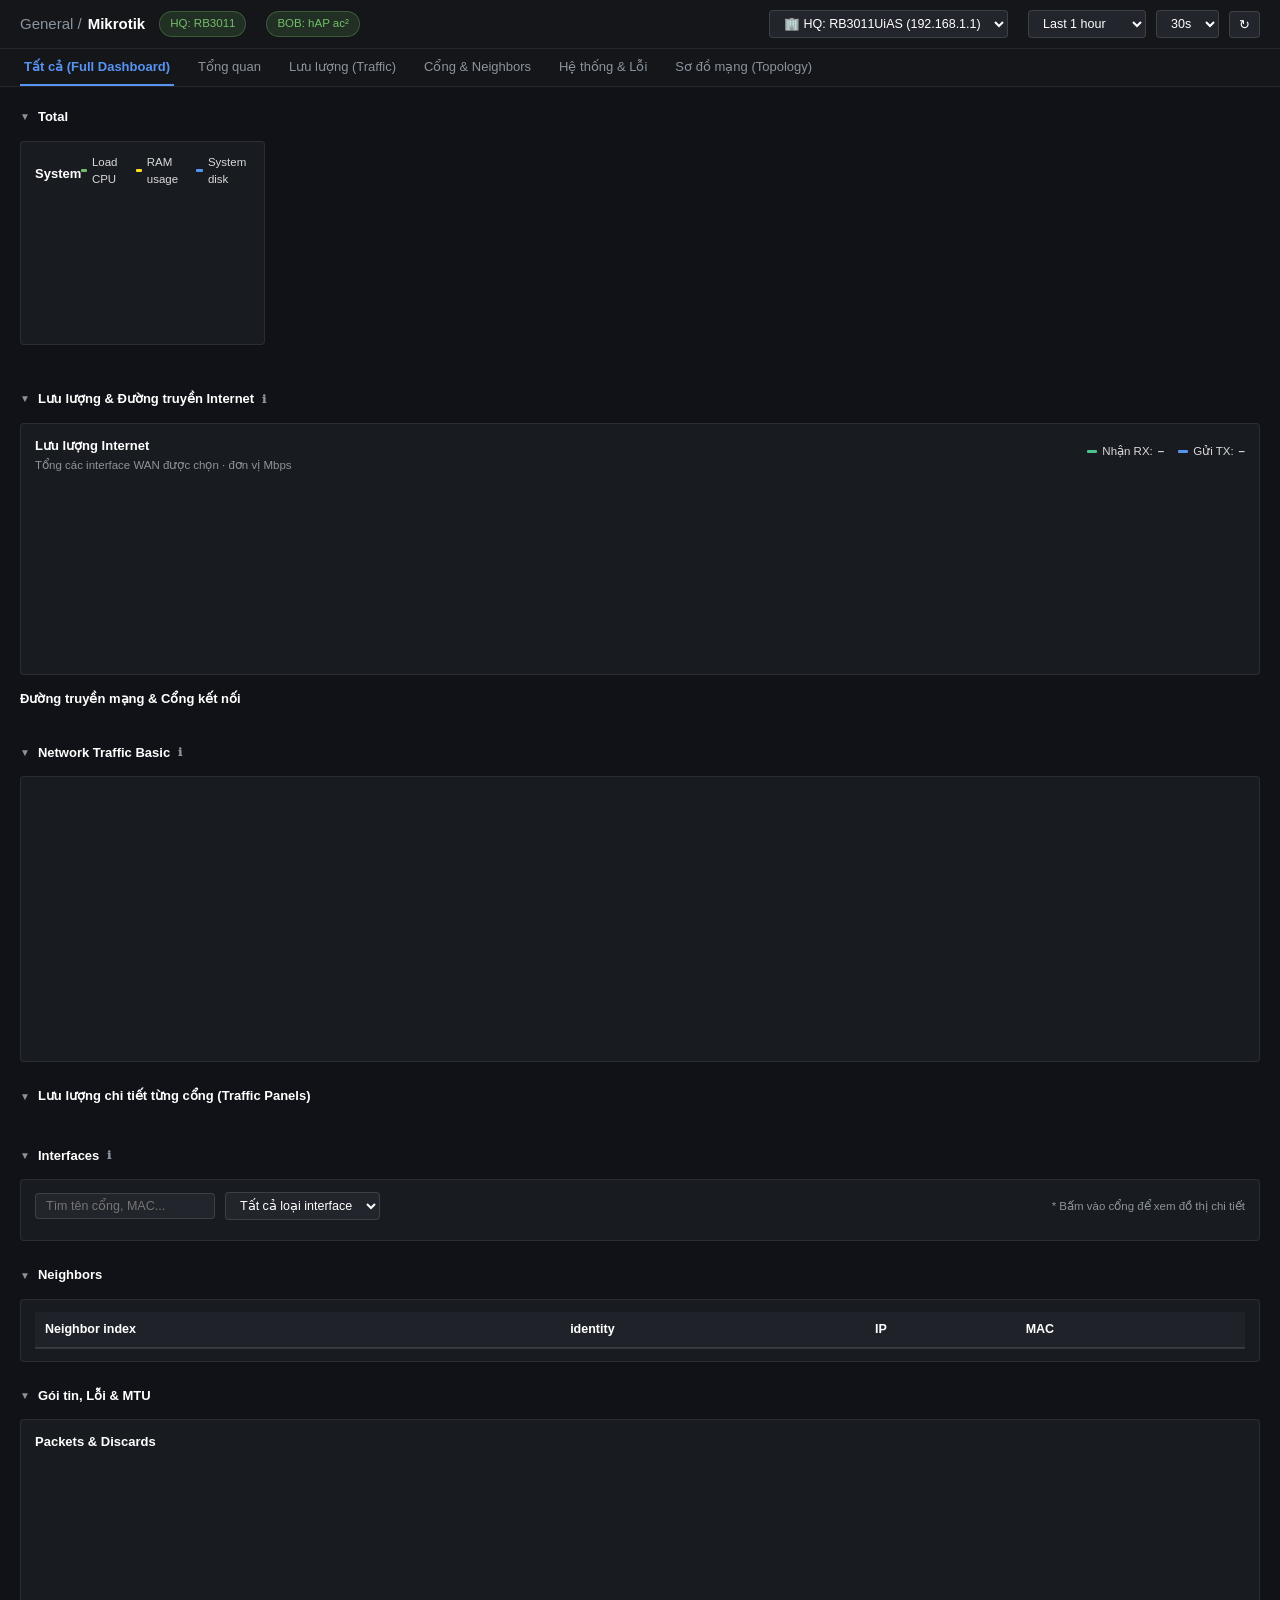
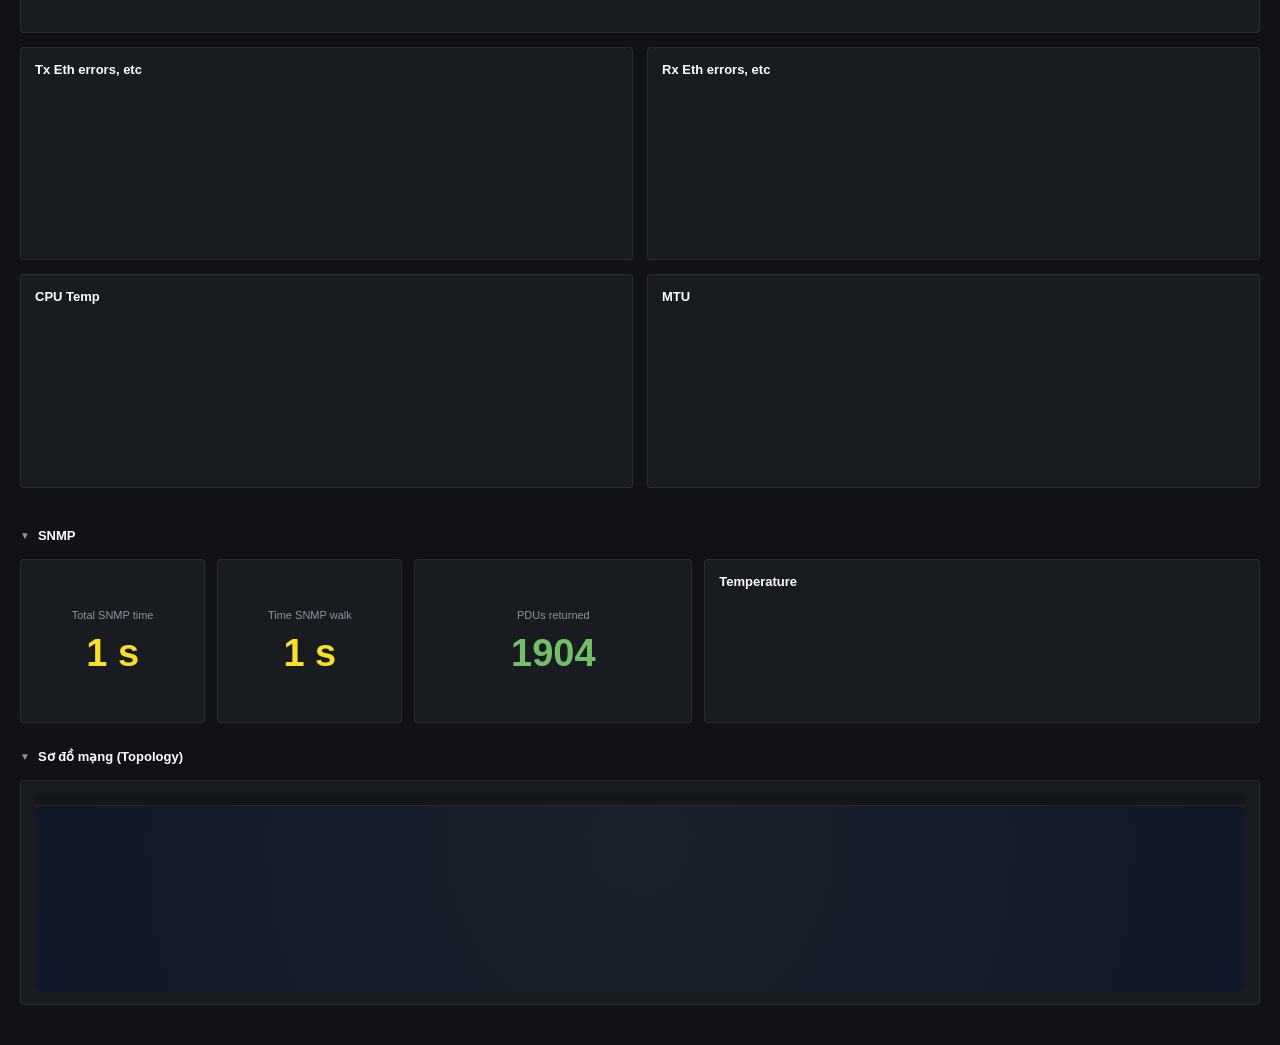
==== web/index.html @ 929ca160 "'13/11'" ====
<!DOCTYPE html>
<html lang="vi">
<head>
  <meta charset="utf-8">
  <meta name="viewport" content="width=device-width, initial-scale=1">
  <title>General / Mikrotik · NetMon SNMP</title>
  <link rel="stylesheet" href="style.css">
</head>
<body>

  <!-- Header phong cách Grafana -->
  <header class="top-header">
    <div class="brand-section">
      <div class="breadcrumb">
        <span class="muted">General /</span>
        <span>Mikrotik</span>
      </div>
      <span id="connection-status-pill" class="status-pill status-online">HQ: RB3011</span>
      <span id="bob-status-pill" class="status-pill status-online" style="margin-left: 6px;">BOB: hAP ac²</span>
    </div>

    <div class="header-controls">
      <!-- Chọn Router MikroTik xem SNMP -->
      <select id="router-select" class="control-select router-select" title="Chọn Router MikroTik xem chỉ số SNMP">
        <option value="hq" selected>🏢 HQ: RB3011UiAS (192.168.1.1)</option>
        <option value="bob">🏭 BOB: hAP ac² (192.168.4.1)</option>
      </select>

      <span id="last-updated-time" class="muted" style="font-size:12px;"></span>
      
      <!-- Chọn khoảng thời gian -->
      <select id="time-range-select" class="control-select">
        <option value="3600" selected>Last 1 hour</option>
        <option value="10800">Last 3 hours</option>
        <option value="21600">Last 6 hours</option>
        <option value="86400">Last 24 hours</option>
        <option value="604800">Last 7 days</option>
      </select>

      <!-- Chọn chu kỳ tự động cập nhật -->
      <select id="refresh-interval-select" class="control-select">
        <option value="10000">10s</option>
        <option value="30000" selected>30s</option>
        <option value="60000">1m</option>
        <option value="300000">5m</option>
        <option value="0">Tắt</option>
      </select>

      <!-- Nút làm mới thủ công -->
      <button id="manual-refresh-btn" class="icon-btn" title="Làm mới ngay">
        <span id="refresh-icon">↻</span>
      </button>
    </div>
  </header>

  <!-- Thanh tab điều hướng chế độ xem -->
  <nav class="nav-tabs-bar">
    <button class="nav-tab active" data-tab="all">Tất cả (Full Dashboard)</button>
    <button class="nav-tab" data-tab="overview">Tổng quan</button>
    <button class="nav-tab" data-tab="traffic">Lưu lượng (Traffic)</button>
    <button class="nav-tab" data-tab="interfaces">Cổng &amp; Neighbors</button>
    <button class="nav-tab" data-tab="system">Hệ thống &amp; Lỗi</button>
    <button class="nav-tab" data-tab="topology">Sơ đồ mạng (Topology)</button>
  </nav>

  <main>
    <!-- 1. HÀNG TOTAL: 4 Gauges + System Graph [Image 1] -->
    <section class="dashboard-section" data-tab="total">
      <div class="collapsible-header" data-target="total-body">
        <span class="arrow-icon">▼</span>
        <span>Total</span>
      </div>
      <div id="total-body" class="collapsible-body">
        <div class="total-grid">
          <!-- 4 Đồng hồ Gauge -->
          <div id="total-gauges-container" style="display:contents;"></div>

          <!-- Biểu đồ System -->
          <div class="card system-card">
            <div class="card-head">
              <span class="panel-title">System</span>
              <div class="system-legend">
                <span class="legend-tag"><i style="background:#73bf69"></i>Load CPU</span>
                <span class="legend-tag"><i style="background:#fade2a"></i>RAM usage</span>
                <span class="legend-tag"><i style="background:#5794f2"></i>System disk</span>
              </div>
            </div>
            <div class="canvas-wrap" style="flex:1;">
              <canvas id="system-chart-canvas" style="width:100%; height:130px;"></canvas>
            </div>
          </div>
        </div>
      </div>
    </section>

    <!-- 2. HÀNG STATS 1: Thông số RouterOS cơ bản [Image 1] -->
    <section class="dashboard-section" data-tab="total">
      <div id="stats-row-1" class="stats-bar-grid"></div>
    </section>

    <!-- HÀNG ĐƯỜNG TRUYỀN & LƯU LƯỢNG WAN [Khớp Hình 2] -->
    <section class="dashboard-section" data-tab="overview">
      <div class="collapsible-header" data-target="wan-section-body">
        <span class="arrow-icon">▼</span>
        <span>Lưu lượng &amp; Đường truyền Internet</span>
        <span class="info-icon" title="Tổng lưu lượng WAN và thẻ chi tiết từng cổng mạng">ℹ</span>
      </div>
      <div id="wan-section-body" class="collapsible-body" style="display:flex; flex-direction:column; gap:14px;">
        <!-- Card Đồ thị Lưu lượng Internet -->
        <div class="card">
          <div class="card-head">
            <div>
              <div class="panel-title">Lưu lượng Internet</div>
              <div class="muted" style="font-size:11.5px; margin-top:2px;">Tổng các interface WAN được chọn · đơn vị Mbps</div>
            </div>
            <div class="system-legend">
              <span class="legend-tag"><i style="background:#4cc38a"></i>Nhận RX: <b id="wan-total-rx">–</b></span>
              <span class="legend-tag"><i style="background:#5794f2"></i>Gửi TX: <b id="wan-total-tx">–</b></span>
            </div>
          </div>
          <div class="canvas-wrap">
            <canvas id="wan-traffic-chart-canvas" style="width:100%; height:180px;"></canvas>
          </div>
        </div>

        <!-- Lưới thẻ Metric từng cổng khớp Hình 2 -->
        <div>
          <div style="font-size:13px; font-weight:600; color:var(--text-bright); margin-bottom:10px;">
            Đường truyền mạng &amp; Cổng kết nối
          </div>
          <div id="wan-cards-grid" class="wan-cards-grid"></div>
        </div>
      </div>
    </section>

    <!-- 3. HÀNG NETWORK TRAFFIC BASIC [Image 1] -->
    <section class="dashboard-section" data-tab="traffic-basic">
      <div class="collapsible-header" data-target="traffic-basic-body">
        <span class="arrow-icon">▼</span>
        <span>Network Traffic Basic</span>
        <span class="info-icon" title="Tổng hợp lưu lượng các cổng chính">ℹ</span>
      </div>
      <div id="traffic-basic-body" class="collapsible-body">
        <div class="card">
          <div class="traffic-basic-grid">
            <div class="canvas-wrap">
              <canvas id="traffic-basic-canvas" style="width:100%; height:260px;"></canvas>
            </div>
            <div id="traffic-basic-legend" class="traffic-basic-legend"></div>
          </div>
        </div>
      </div>
    </section>

    <!-- 4. HÀNG TRAFFIC PANELS (LƯỚI CHI TIẾT TỪNG CỔNG) [Image 3] -->
    <section id="section-traffic-grid" class="dashboard-section" data-tab="traffic">
      <div class="collapsible-header" data-target="traffic-grid-body">
        <span class="arrow-icon">▼</span>
        <span>Lưu lượng chi tiết từng cổng (Traffic Panels)</span>
      </div>
      <div id="traffic-grid-body" class="collapsible-body">
        <div id="traffic-chips-container" class="traffic-chips-wrap"></div>
        <div id="traffic-grid-container" class="traffic-panels-grid"></div>
      </div>
    </section>

    <!-- 5. HÀNG BẢNG INTERFACES [Image 1 & 4] -->
    <section class="dashboard-section" data-tab="interfaces">
      <div class="collapsible-header" data-target="interfaces-body">
        <span class="arrow-icon">▼</span>
        <span>Interfaces</span>
        <span class="info-icon" title="Bấm vào tiêu đề cột để sắp xếp, bấm vào hàng để xem biểu đồ chi tiết">ℹ</span>
      </div>
      <div id="interfaces-body" class="collapsible-body">
        <div class="card">
          <div class="card-head" style="flex-wrap:wrap; gap:10px;">
            <div style="display:flex; gap:10px; align-items:center;">
              <input id="if-search-input" type="text" placeholder="Tìm tên cổng, MAC..." class="control-select" style="min-width:180px;">
              <select id="if-type-select" class="control-select">
                <option value="all">Tất cả loại interface</option>
                <option value="Physical">Physical</option>
                <option value="ppp">ppp</option>
                <option value="bridge">bridge</option>
                <option value="l2vlan">l2vlan</option>
              </select>
            </div>
            <span class="muted" style="font-size:11.5px;">* Bấm vào cổng để xem đồ thị chi tiết</span>
          </div>
          <div class="table-wrap">
            <table>
              <thead id="interfaces-table-head"></thead>
              <tbody id="interfaces-table-body"></tbody>
            </table>
          </div>
        </div>
      </div>
    </section>

    <!-- 6. HÀNG BẢNG NEIGHBORS [Image 4] -->
    <section class="dashboard-section" data-tab="interfaces">
      <div class="collapsible-header" data-target="neighbors-body">
        <span class="arrow-icon">▼</span>
        <span>Neighbors</span>
      </div>
      <div id="neighbors-body" class="collapsible-body">
        <div class="card">
          <div class="table-wrap">
            <table>
              <thead>
                <tr>
                  <th class="text-left">Neighbor index</th>
                  <th class="text-left">identity</th>
                  <th class="text-left">IP</th>
                  <th class="text-left">MAC</th>
                </tr>
              </thead>
              <tbody id="neighbors-table-body"></tbody>
            </table>
          </div>
        </div>
      </div>
    </section>

    <!-- 7. HÀNG PACKETS, ERRORS & MTU [Image 2] -->
    <section class="dashboard-section" data-tab="system">
      <div class="collapsible-header" data-target="packets-errors-body">
        <span class="arrow-icon">▼</span>
        <span>Gói tin, Lỗi &amp; MTU</span>
      </div>
      <div id="packets-errors-body" class="collapsible-body" style="display:flex; flex-direction:column; gap:14px;">
        <!-- Biểu đồ Out Unicast, In Discard, Out Discard -->
        <div class="card">
          <div class="card-head">
            <span class="panel-title">Packets &amp; Discards</span>
            <div id="packets-discards-legend" class="system-legend"></div>
          </div>
          <div class="canvas-wrap">
            <canvas id="packets-discards-canvas" style="width:100%; height:160px;"></canvas>
          </div>
        </div>

        <!-- 2 Biểu đồ lỗi Tx Errors & Rx Errors -->
        <div class="two-cols-grid">
          <div class="card">
            <div class="card-head">
              <span class="panel-title">Tx Eth errors, etc</span>
              <div id="tx-errors-legend" class="legend-stats"></div>
            </div>
            <div class="canvas-wrap">
              <canvas id="tx-errors-canvas" style="width:100%; height:160px;"></canvas>
            </div>
          </div>
          <div class="card">
            <div class="card-head">
              <span class="panel-title">Rx Eth errors, etc</span>
              <div id="rx-errors-legend" class="legend-stats"></div>
            </div>
            <div class="canvas-wrap">
              <canvas id="rx-errors-canvas" style="width:100%; height:160px;"></canvas>
            </div>
          </div>
        </div>

        <!-- 2 Biểu đồ CPU Temp & MTU -->
        <div class="two-cols-grid">
          <div class="card">
            <div class="card-head">
              <span class="panel-title">CPU Temp</span>
              <div id="cpu-temp-legend" class="system-legend"></div>
            </div>
            <div class="canvas-wrap">
              <canvas id="cpu-temp-history-canvas" style="width:100%; height:160px;"></canvas>
            </div>
          </div>
          <div class="card">
            <div class="card-head">
              <span class="panel-title">MTU</span>
            </div>
            <div class="canvas-wrap">
              <canvas id="mtu-chart-canvas" style="width:100%; height:160px;"></canvas>
            </div>
          </div>
        </div>

        <!-- Dải thông số POE, CAPsMAN & Định danh phần cứng [Image 2] -->
        <div id="stats-row-2" class="stats-bar-grid"></div>
      </div>
    </section>

    <!-- 8. HÀNG SNMP [Image 2] -->
    <section class="dashboard-section" data-tab="system">
      <div class="collapsible-header" data-target="snmp-body">
        <span class="arrow-icon">▼</span>
        <span>SNMP</span>
      </div>
      <div id="snmp-body" class="collapsible-body">
        <div class="snmp-grid">
          <div class="card snmp-stat-box">
            <div class="stat-label">Total SNMP time</div>
            <div id="snmp-total-time" class="snmp-huge-number c-yellow">1 s</div>
          </div>
          <div class="card snmp-stat-box">
            <div class="stat-label">Time SNMP walk</div>
            <div id="snmp-walk-time" class="snmp-huge-number c-yellow">1 s</div>
          </div>
          <div class="card snmp-stat-box">
            <div class="stat-label">PDUs returned</div>
            <div id="snmp-pdus" class="snmp-huge-number c-green">1904</div>
          </div>
          <div class="card">
            <div class="card-head">
              <span class="panel-title">Temperature</span>
            </div>
            <div class="canvas-wrap">
              <canvas id="snmp-temp-canvas" style="width:100%; height:110px;"></canvas>
            </div>
          </div>
        </div>
      </div>
    </section>

    <!-- 9. HÀNG SƠ ĐỒ MẠNG [Image 5] -->
    <section class="dashboard-section" data-tab="topology">
      <div class="collapsible-header" data-target="topology-body">
        <span class="arrow-icon">▼</span>
        <span>Sơ đồ mạng (Topology)</span>
      </div>
      <div id="topology-body" class="collapsible-body">
        <div class="card">
          <div id="topology-controls" class="topo-controls-wrap"></div>
          <div class="topo-wrap">
            <svg id="topology-svg" class="topo-svg"></svg>
          </div>
        </div>
      </div>
    </section>
  </main>

  <script type="module" src="app.js"></script>
</body>
</html>
---- web/style.css ----
/**
 * NetMon - Grafana Dark Theme Stylesheet (style.css)
 */

:root {
  --bg-app: #111217;
  --bg-card: #181b1f;
  --bg-card-hover: #1f2329;
  --bg-header: #14161a;
  --border-color: rgba(255, 255, 255, 0.08);
  --border-light: rgba(255, 255, 255, 0.12);
  
  --text-main: #d8d9da;
  --text-muted: #8b949e;
  --text-bright: #ffffff;
  
  --c-green: #73bf69;
  --c-yellow: #fade2a;
  --c-blue: #5794f2;
  --c-orange: #ff9830;
  --c-red: #f2495c;
  --c-purple: #b877d9;
  
  --badge-up-bg: rgba(115, 191, 105, 0.15);
  --badge-up-text: #73bf69;
  --badge-down-bg: rgba(242, 73, 92, 0.18);
  --badge-down-text: #f2495c;
}

* {
  box-sizing: border-box;
  margin: 0;
  padding: 0;
}

body {
  background: var(--bg-app);
  color: var(--text-main);
  font-family: -apple-system, BlinkMacSystemFont, "Segoe UI", Roboto, Helvetica, Arial, sans-serif;
  font-size: 13px;
  line-height: 1.5;
  -webkit-font-smoothing: antialiased;
}

/* Header */
.top-header {
  background: var(--bg-header);
  border-bottom: 1px solid var(--border-color);
  padding: 10px 20px;
  display: flex;
  flex-wrap: wrap;
  align-items: center;
  justify-content: space-between;
  gap: 12px;
  position: sticky;
  top: 0;
  z-index: 100;
}

.brand-section {
  display: flex;
  align-items: center;
  gap: 14px;
}

.breadcrumb {
  display: flex;
  align-items: center;
  gap: 6px;
  font-size: 15px;
  font-weight: 600;
  color: var(--text-bright);
}

.breadcrumb .muted {
  color: var(--text-muted);
  font-weight: 400;
}

.status-pill {
  font-size: 11.5px;
  padding: 3px 10px;
  border-radius: 99px;
  font-weight: 500;
}

.status-online {
  background: rgba(115, 191, 105, 0.15);
  color: var(--c-green);
  border: 1px solid rgba(115, 191, 105, 0.3);
}

.status-demo {
  background: rgba(250, 222, 42, 0.15);
  color: var(--c-yellow);
  border: 1px solid rgba(250, 222, 42, 0.3);
}

.status-offline {
  background: rgba(242, 73, 92, 0.18);
  color: var(--c-red);
  border: 1px solid rgba(242, 73, 92, 0.3);
}

/* Controls bên phải Header */
.header-controls {
  display: flex;
  align-items: center;
  gap: 10px;
}

.control-select {
  background: #22252b;
  color: var(--text-bright);
  border: 1px solid var(--border-light);
  border-radius: 4px;
  padding: 5px 10px;
  font-size: 12.5px;
  cursor: pointer;
}

.control-select:focus {
  outline: none;
  border-color: var(--c-blue);
}

.icon-btn {
  background: #22252b;
  border: 1px solid var(--border-light);
  color: var(--text-bright);
  padding: 5px 9px;
  border-radius: 4px;
  cursor: pointer;
  display: flex;
  align-items: center;
  justify-content: center;
  transition: all 0.2s;
}

.icon-btn:hover {
  background: #2c3038;
}

.spinning {
  animation: spin 0.8s linear infinite;
}

@keyframes spin {
  100% { transform: rotate(360deg); }
}

/* Navigation Tabs Bar */
.nav-tabs-bar {
  background: #14161a;
  border-bottom: 1px solid var(--border-color);
  padding: 0 20px;
  display: flex;
  gap: 20px;
  overflow-x: auto;
}

.nav-tab {
  background: none;
  border: none;
  color: var(--text-muted);
  font-size: 13px;
  padding: 10px 4px;
  cursor: pointer;
  border-bottom: 2px solid transparent;
  white-space: nowrap;
  transition: all 0.2s;
}

.nav-tab:hover {
  color: var(--text-bright);
}

.nav-tab.active {
  color: var(--c-blue);
  border-bottom-color: var(--c-blue);
  font-weight: 600;
}

/* Main Layout */
main {
  max-width: 1440px;
  margin: 0 auto;
  padding: 16px 20px 40px;
  display: flex;
  flex-direction: column;
  gap: 20px;
}

/* Collapsible Row Header */
.collapsible-header {
  display: flex;
  align-items: center;
  gap: 8px;
  font-size: 13px;
  font-weight: 600;
  color: var(--text-bright);
  cursor: pointer;
  user-select: none;
  margin-bottom: 10px;
  padding: 4px 0;
}

.collapsible-header:hover {
  color: var(--c-blue);
}

.arrow-icon {
  font-size: 10px;
  color: var(--text-muted);
  transition: transform 0.2s;
}

.collapsible-body.collapsed {
  display: none !important;
}

/* Cards */
.card {
  background: var(--bg-card);
  border: 1px solid var(--border-color);
  border-radius: 4px;
  padding: 12px 14px;
  position: relative;
}

.canvas-wrap {
  width: 100%;
  position: relative;
  overflow: hidden;
}

canvas {
  display: block;
  max-width: 100%;
}

.card-head {
  display: flex;
  align-items: center;
  justify-content: space-between;
  margin-bottom: 8px;
}

.panel-title {
  font-size: 13px;
  font-weight: 600;
  color: var(--text-bright);
  display: flex;
  align-items: center;
  gap: 6px;
}

.info-icon {
  font-size: 11px;
  color: var(--text-muted);
  cursor: help;
}

/* Hàng Total: 4 Gauges + 1 System Graph */
.total-grid {
  display: grid;
  grid-template-columns: repeat(4, 1fr) 2fr;
  gap: 12px;
}

@media (max-width: 1100px) {
  .total-grid {
    grid-template-columns: repeat(2, 1fr);
  }
}

@media (max-width: 600px) {
  .total-grid {
    grid-template-columns: 1fr;
  }
}

.gauge-card {
  display: flex;
  flex-direction: column;
  align-items: center;
  text-align: center;
}

.gauge-title {
  font-size: 12px;
  color: var(--text-muted);
  font-weight: 600;
  margin-bottom: 4px;
}

.gauge-svg-wrap {
  width: 100%;
  max-width: 180px;
}

.system-card {
  display: flex;
  flex-direction: column;
}

.system-legend {
  display: flex;
  gap: 14px;
  font-size: 11.5px;
  margin-bottom: 6px;
}

.legend-tag {
  display: flex;
  align-items: center;
  gap: 5px;
}

.legend-tag i {
  display: inline-block;
  width: 10px;
  height: 3px;
  border-radius: 1px;
}

/* Stats Row Bar */
.stats-bar-grid {
  display: grid;
  grid-template-columns: repeat(auto-fit, minmax(115px, 1fr));
  gap: 8px;
}

.stat-card {
  background: var(--bg-card);
  border: 1px solid var(--border-color);
  border-radius: 4px;
  padding: 8px 10px;
}

.stat-label {
  font-size: 11px;
  color: var(--text-muted);
  margin-bottom: 4px;
  display: flex;
  align-items: center;
  gap: 4px;
}

.stat-value {
  font-size: 14px;
  font-weight: 600;
  white-space: nowrap;
  overflow: hidden;
  text-overflow: ellipsis;
}

/* Network Traffic Basic */
.traffic-basic-grid {
  display: grid;
  grid-template-columns: 1fr 340px;
  gap: 14px;
}

@media (max-width: 950px) {
  .traffic-basic-grid {
    grid-template-columns: 1fr;
  }
}

.traffic-basic-legend {
  display: flex;
  flex-direction: column;
  gap: 6px;
  max-height: 270px;
  overflow-y: auto;
  padding-right: 6px;
  font-size: 11.5px;
}

.legend-row {
  display: flex;
  justify-content: space-between;
  align-items: center;
  border-bottom: 1px solid rgba(255, 255, 255, 0.04);
  padding: 3px 0;
}

.legend-badge {
  font-weight: 600;
}

.legend-stats {
  color: var(--text-muted);
  font-size: 11px;
}

.legend-stats b {
  color: var(--text-bright);
}

/* Grid của Traffic Panels (Chi tiết từng cổng) */
.traffic-chips-wrap {
  margin-bottom: 12px;
}

.chips-bar {
  display: flex;
  flex-wrap: wrap;
  align-items: center;
  gap: 8px;
}

.chips-label {
  font-size: 12px;
  color: var(--text-muted);
}

.chip-btn {
  background: #22252b;
  color: var(--text-main);
  border: 1px solid var(--border-light);
  border-radius: 4px;
  padding: 4px 10px;
  font-size: 11.5px;
  cursor: pointer;
  transition: all 0.2s;
}

.chip-btn:hover {
  background: #2c3038;
}

.chip-btn.active {
  background: rgba(87, 148, 242, 0.2);
  color: var(--c-blue);
  border-color: var(--c-blue);
  font-weight: 600;
}

.traffic-panels-grid {
  display: grid;
  grid-template-columns: repeat(auto-fit, minmax(460px, 1fr));
  gap: 14px;
}

@media (max-width: 600px) {
  .traffic-panels-grid {
    grid-template-columns: 1fr;
  }
}

.traffic-panel-card {
  display: flex;
  flex-direction: column;
}

.traffic-canvas {
  width: 100%;
  height: 180px;
  display: block;
}

.traffic-panel-stats {
  display: flex;
  flex-direction: column;
  gap: 4px;
  margin-top: 8px;
  padding-top: 6px;
  border-top: 1px solid var(--border-color);
  font-size: 11px;
  color: var(--text-muted);
}

.stat-line {
  display: flex;
  flex-wrap: wrap;
  align-items: center;
  gap: 12px;
}

.stat-line b {
  color: var(--text-bright);
}

.badge-dot {
  width: 8px;
  height: 8px;
  border-radius: 2px;
}

.stat-dir {
  font-weight: 600;
  color: var(--text-bright);
}

/* Packets & Errors Row */
.two-cols-grid {
  display: grid;
  grid-template-columns: 1fr 1fr;
  gap: 14px;
}

@media (max-width: 800px) {
  .two-cols-grid {
    grid-template-columns: 1fr;
  }
}

/* SNMP Row */
.snmp-grid {
  display: grid;
  grid-template-columns: 1fr 1fr 1.5fr 3fr;
  gap: 12px;
}

@media (max-width: 900px) {
  .snmp-grid {
    grid-template-columns: 1fr 1fr;
  }
}

.snmp-stat-box {
  display: flex;
  flex-direction: column;
  justify-content: center;
  align-items: center;
  padding: 16px;
}

.snmp-huge-number {
  font-size: 38px;
  font-weight: 700;
  line-height: 1.1;
  margin-top: 6px;
}

/* Tables */
.table-wrap {
  overflow-x: auto;
}

table {
  width: 100%;
  border-collapse: collapse;
  font-size: 12.5px;
  text-align: left;
}

th {
  background: #1f2329;
  color: var(--text-bright);
  font-weight: 600;
  padding: 8px 10px;
  border-bottom: 2px solid var(--border-light);
  white-space: nowrap;
}

th.sortable {
  cursor: pointer;
  user-select: none;
}

th.sortable:hover {
  background: #2a2e36;
}

td {
  padding: 7px 10px;
  border-bottom: 1px solid var(--border-color);
  white-space: nowrap;
}

tr.if-row {
  cursor: pointer;
  transition: background 0.15s;
}

tr.if-row:hover {
  background: var(--bg-card-hover);
}

.badge {
  display: inline-block;
  padding: 2px 8px;
  border-radius: 3px;
  font-size: 11px;
  font-weight: 600;
}

.badge-up {
  background: var(--badge-up-bg);
  color: var(--badge-up-text);
}

.badge-down {
  background: var(--badge-down-bg);
  color: var(--badge-down-text);
}

.mono {
  font-family: ui-monospace, SFMono-Regular, Menlo, Monaco, Consolas, monospace;
}

.text-left { text-align: left; }
.text-right { text-align: right; }
.text-center { text-align: center; }

/* Colors */
.c-green { color: var(--c-green); }
.c-yellow { color: var(--c-yellow); }
.c-blue { color: var(--c-blue); }
.c-red { color: var(--c-red); }
.muted { color: var(--text-muted); }

/* Topology SVG */
.topo-wrap {
  overflow-x: auto;
  overflow-y: auto;
  max-height: 860px;
  padding: 18px 14px;
  display: block;
  background: radial-gradient(circle at 50% 20%, rgba(30, 41, 59, 0.45) 0%, rgba(15, 23, 42, 0.85) 100%);
  border-radius: 8px;
  scrollbar-width: thin;
  scrollbar-color: #38bdf8 rgba(15, 23, 42, 0.6);
}

.topo-wrap::-webkit-scrollbar {
  width: 8px;
  height: 8px;
}

.topo-wrap::-webkit-scrollbar-track {
  background: rgba(15, 23, 42, 0.6);
  border-radius: 4px;
}

.topo-wrap::-webkit-scrollbar-thumb {
  background: #38bdf8;
  border-radius: 4px;
}

.topo-svg {
  width: 100%;
  max-width: 1560px;
  min-width: 1300px;
  height: auto;
  display: block;
  margin: 0 auto;
  shape-rendering: geometricPrecision;
  text-rendering: geometricPrecision;
  transition: transform 0.25s ease-out;
}

.topo-wire {
  stroke: #64748b;
  stroke-width: 2.2;
  fill: none;
}

.topo-wire-wan {
  stroke: #38bdf8;
  stroke-width: 3.0;
}

.topo-wire-down {
  stroke: #f87171;
  stroke-width: 2.4;
  stroke-dasharray: 6 4;
}

.traffic-pill-bg {
  fill: #090d16;
  stroke: #38bdf8;
  stroke-width: 1.4;
}

.device-box {
  transition: all 0.2s ease;
}

.topo-device {
  cursor: pointer;
}

.topo-device:hover .device-box {
  stroke-width: 1.8;
  stroke: var(--c-blue) !important;
}

.device-title {
  fill: #f8fafc;
  user-select: none;
}

.device-sub {
  user-select: none;
}

/* Tooltip biểu đồ Canvas */
.chart-tooltip {
  position: absolute;
  display: none;
  background: rgba(24, 27, 31, 0.95);
  border: 1px solid var(--border-light);
  border-radius: 4px;
  padding: 6px 10px;
  pointer-events: none;
  font-size: 11.5px;
  color: var(--text-bright);
  box-shadow: 0 4px 14px rgba(0, 0, 0, 0.6);
  z-index: 50;
  backdrop-filter: blur(4px);
}

.tip-time {
  font-size: 11px;
  color: var(--text-muted);
  margin-bottom: 4px;
}

.tip-line {
  display: flex;
  align-items: center;
  gap: 6px;
  margin-top: 2px;
}

.tip-line i {
  display: inline-block;
  width: 8px;
  height: 8px;
  border-radius: 2px;
}

/* Đường truyền Internet & Cổng mạng Cards (Khớp Hình 2) */
.wan-cards-grid {
  display: grid;
  grid-template-columns: repeat(auto-fit, minmax(320px, 1fr));
  gap: 14px;
}

.wan-metric-card {
  display: flex;
  flex-direction: column;
  justify-content: space-between;
  padding: 16px;
  cursor: pointer;
  transition: transform 0.15s ease, border-color 0.2s ease, background 0.2s ease;
}

.wan-metric-card:hover {
  transform: translateY(-2px);
  border-color: var(--c-blue);
  background: var(--bg-card-hover);
}

.wan-card-header {
  display: flex;
  justify-content: space-between;
  align-items: flex-start;
  margin-bottom: 14px;
}

.wan-title-wrap {
  display: flex;
  align-items: center;
  gap: 12px;
}

.wan-icon-box {
  width: 38px;
  height: 38px;
  border-radius: 8px;
  display: flex;
  align-items: center;
  justify-content: center;
  background: #22252b;
  color: var(--text-muted);
}

.wan-icon-box.icon-up {
  background: rgba(115, 191, 105, 0.12);
  color: var(--c-green);
}

.wan-icon-box.icon-down {
  background: rgba(242, 73, 92, 0.12);
  color: var(--c-red);
}

.wan-icon-box.icon-vpn {
  background: rgba(168, 85, 247, 0.15);
  color: #a855f7;
}

.badge-vpn {
  background: rgba(168, 85, 247, 0.18);
  color: #c084fc;
  border: 1px solid rgba(168, 85, 247, 0.35);
}

.wan-card-icon {
  width: 22px;
  height: 22px;
}

.wan-card-title {
  font-size: 15px;
  font-weight: 700;
  color: var(--text-bright);
}

.wan-card-sub {
  font-size: 11.5px;
  color: var(--text-muted);
  margin-top: 2px;
}

.wan-rates-grid {
  display: grid;
  grid-template-columns: 1fr 1fr;
  gap: 12px;
  background: rgba(0, 0, 0, 0.25);
  border: 1px solid rgba(255, 255, 255, 0.05);
  border-radius: 6px;
  padding: 12px 14px;
  margin-bottom: 12px;
}

.rate-col {
  display: flex;
  flex-direction: column;
}

.rate-label {
  font-size: 11.5px;
  color: var(--text-muted);
  display: flex;
  align-items: center;
  gap: 4px;
  margin-bottom: 4px;
}

.arrow-down {
  color: var(--c-green);
  font-weight: 700;
}

.arrow-up {
  color: var(--c-blue);
  font-weight: 700;
}

.rate-value {
  font-size: 22px;
  font-weight: 700;
  font-family: -apple-system, BlinkMacSystemFont, "Segoe UI", Roboto, sans-serif;
  letter-spacing: -0.5px;
}

.wan-card-footer {
  display: flex;
  justify-content: space-between;
  align-items: center;
  font-size: 11.5px;
  padding-top: 6px;
  border-top: 1px solid rgba(255, 255, 255, 0.05);
}

.view-link {
  color: var(--c-blue);
  font-weight: 600;
  transition: color 0.15s;
}

.wan-metric-card:hover .view-link {
  color: #7aa7ff;
  text-decoration: underline;
}

/* Topology Stratified Toolbar & Controls */
.topo-controls-wrap {
  padding: 12px 18px 0 18px;
  border-bottom: 1px solid var(--border-color);
  background: rgba(0, 0, 0, 0.15);
}

.topo-toolbar {
  display: flex;
  flex-wrap: wrap;
  align-items: center;
  justify-content: space-between;
  gap: 12px;
  padding-bottom: 12px;
}

.site-pills {
  display: flex;
  gap: 8px;
}

.pill-btn {
  background: #1c2027;
  color: var(--text-muted);
  border: 1px solid rgba(255, 255, 255, 0.1);
  padding: 5px 14px;
  border-radius: 99px;
  font-size: 12px;
  font-weight: 600;
  cursor: pointer;
  transition: all 0.18s ease;
}

.pill-btn:hover {
  background: #252b35;
  color: #ffffff;
}

.pill-btn.active {
  background: var(--c-blue);
  color: #ffffff;
  border-color: var(--c-blue);
  box-shadow: 0 0 10px rgba(87, 148, 242, 0.4);
}

.zoom-controls {
  display: flex;
  align-items: center;
  gap: 6px;
}

.zoom-btn {
  background: #18202f;
  border: 1px solid rgba(255, 255, 255, 0.15);
  color: #cbd5e1;
  padding: 5px 12px;
  font-size: 11.5px;
  font-weight: 700;
  border-radius: 6px;
  cursor: pointer;
  transition: all 0.15s ease;
}

.zoom-btn:hover {
  background: #334155;
  color: #ffffff;
  border-color: #38bdf8;
  box-shadow: 0 0 8px rgba(56, 189, 248, 0.35);
}

.topo-legend {
  display: flex;
  align-items: center;
  gap: 16px;
  font-size: 11.5px;
  color: var(--text-muted);
}

.legend-item {
  display: flex;
  align-items: center;
  gap: 6px;
}

.dot-green {
  width: 8px;
  height: 8px;
  border-radius: 50%;
  background: var(--c-green);
  box-shadow: 0 0 6px var(--c-green);
}

.dot-red {
  width: 8px;
  height: 8px;
  border-radius: 50%;
  background: var(--c-red);
  box-shadow: 0 0 6px var(--c-red);
}

.dot-grey {
  width: 8px;
  height: 8px;
  border-radius: 50%;
  background: #94a3b8;
}

.dot-purple {
  width: 8px;
  height: 8px;
  border-radius: 50%;
  background: #a855f7;
  box-shadow: 0 0 6px #a855f7;
}

/* IPsec Line Flow Animation */
.topo-ipsec-line {
  animation: ipsecDash 2.5s linear infinite;
}

@keyframes ipsecDash {
  to {
    stroke-dashoffset: -26;
  }
}
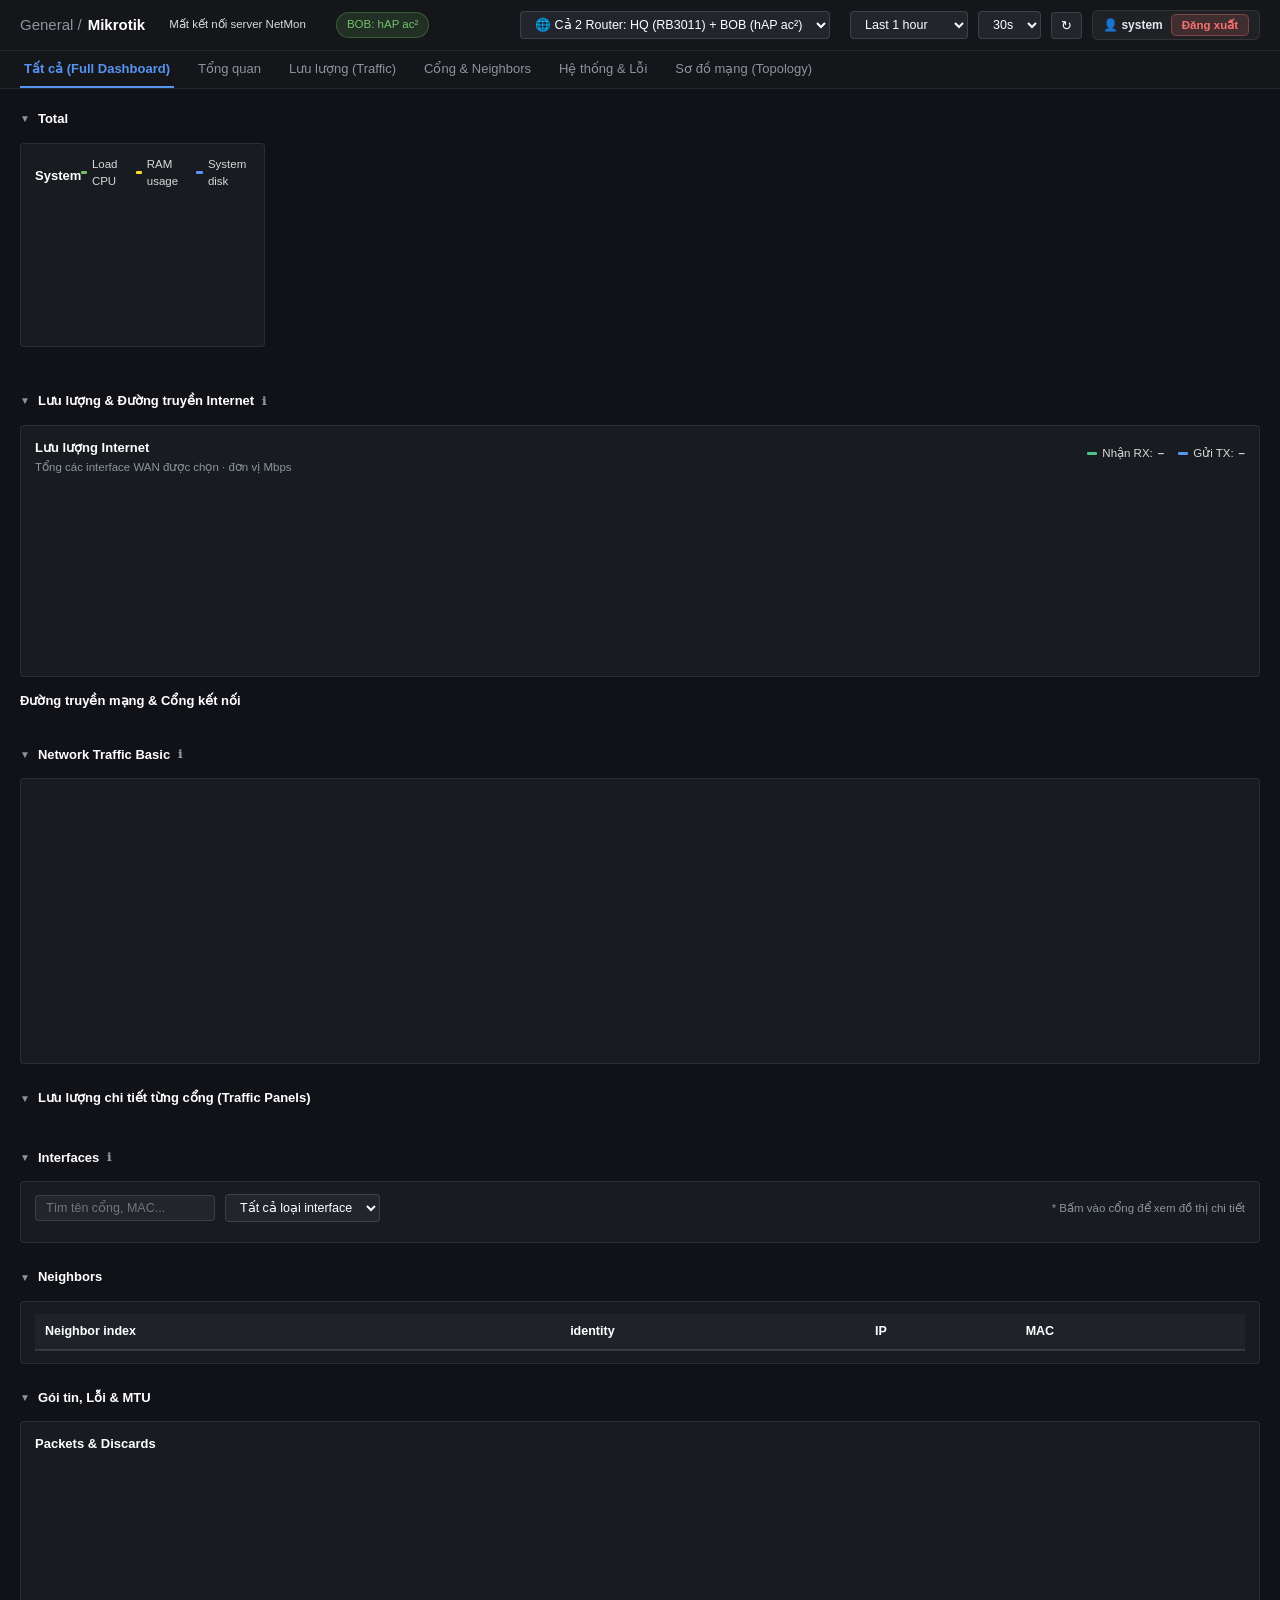
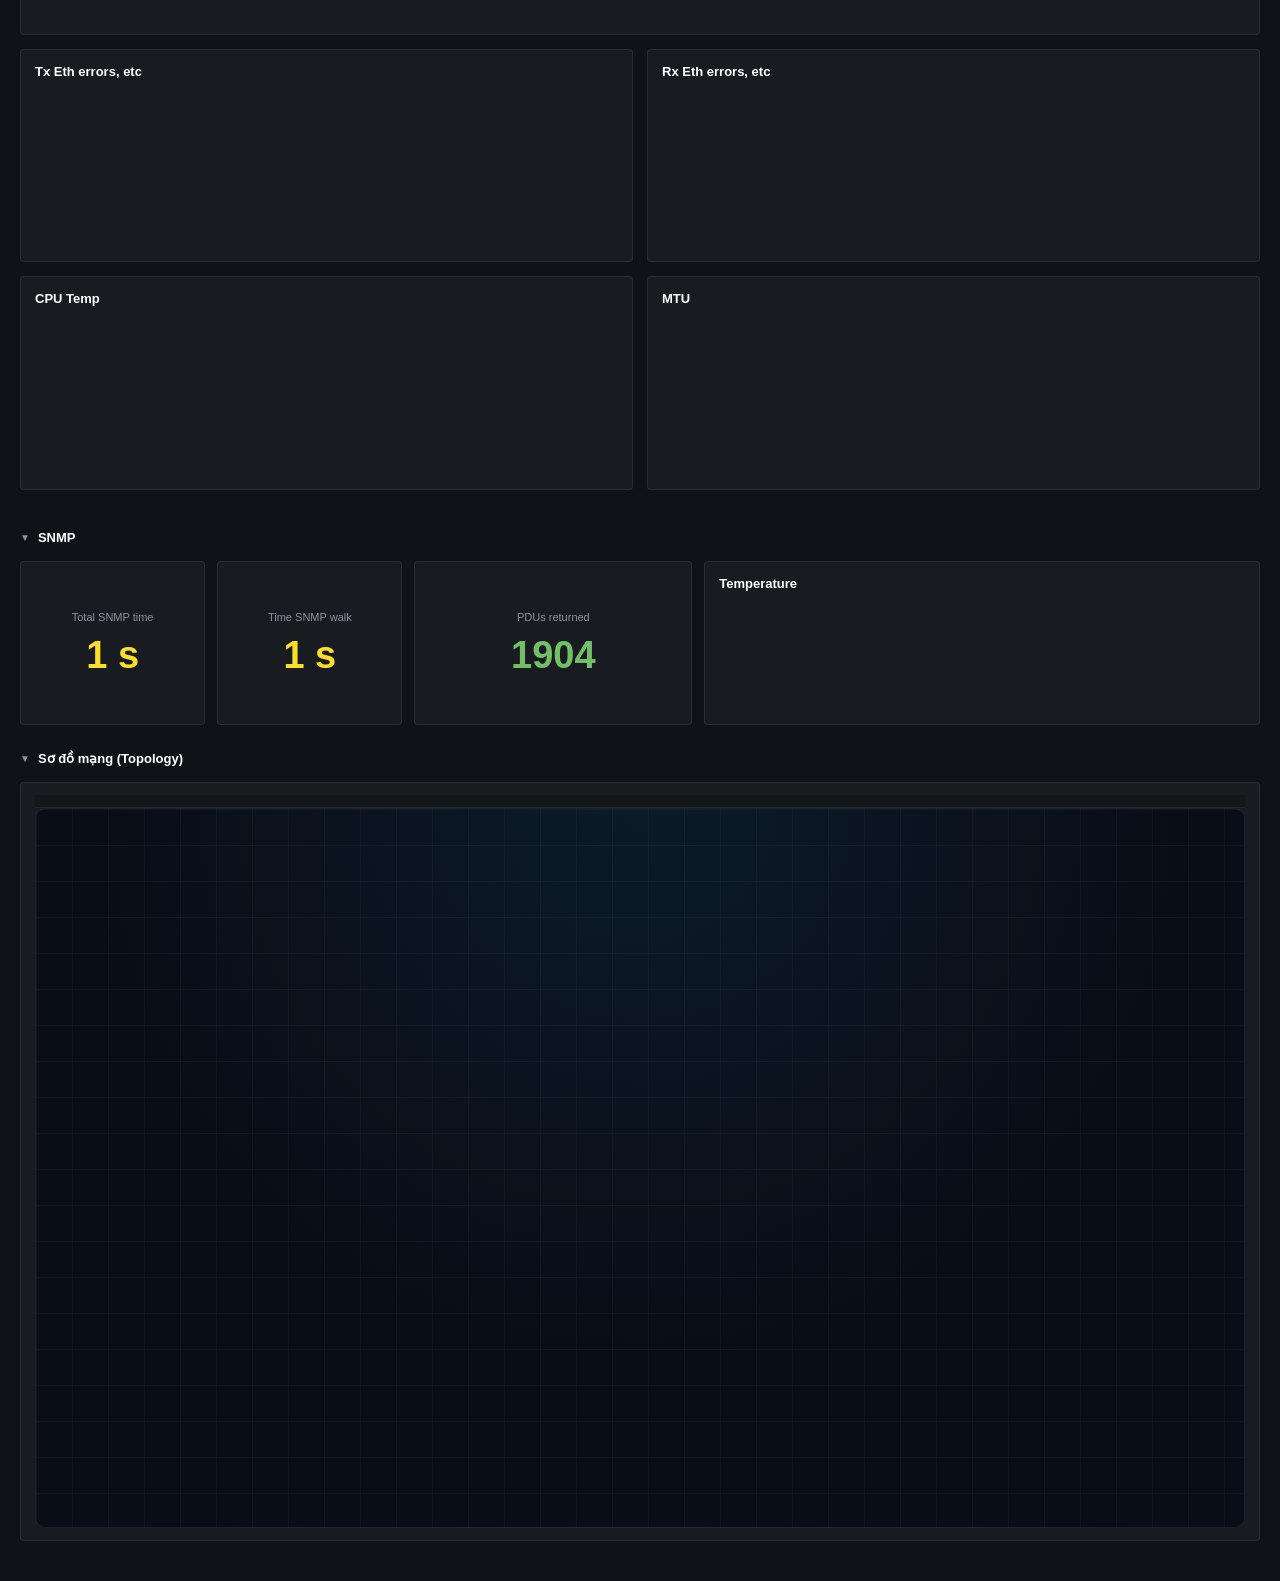
==== commit 32c77455: "'14/11'" ====
--- a/web/index.html
+++ b/web/index.html
@@ -20,9 +20,10 @@
     </div>
 
     <div class="header-controls">
-      <!-- Chọn Router MikroTik xem SNMP -->
+      <!-- Chọn Router MikroTik xem SNMP (Mặc định: Tất cả 2 Router HQ + BOB) -->
       <select id="router-select" class="control-select router-select" title="Chọn Router MikroTik xem chỉ số SNMP">
-        <option value="hq" selected>🏢 HQ: RB3011UiAS (192.168.1.1)</option>
+        <option value="all" selected>🌐 Cả 2 Router: HQ (RB3011) + BOB (hAP ac²)</option>
+        <option value="hq">🏢 HQ: RB3011UiAS (192.168.1.1)</option>
         <option value="bob">🏭 BOB: hAP ac² (192.168.4.1)</option>
       </select>
 
@@ -50,6 +51,12 @@
       <button id="manual-refresh-btn" class="icon-btn" title="Làm mới ngay">
         <span id="refresh-icon">↻</span>
       </button>
+
+      <!-- Menu tài khoản & Đăng xuất -->
+      <div class="user-profile-menu">
+        <span class="user-badge" title="Tài khoản đang đăng nhập">👤 system</span>
+        <button id="logout-btn" class="logout-btn" title="Đăng xuất khỏi hệ thống">Đăng xuất</button>
+      </div>
     </div>
   </header>
 
--- a/web/style.css
+++ b/web/style.css
@@ -189,6 +189,47 @@
   display: flex;
   flex-direction: column;
   gap: 20px;
+  transition: max-width 0.2s ease, padding 0.2s ease;
+}
+
+/* Chế độ Toàn Trang cho Sơ đồ mạng (Topology Full-Page) */
+body.tab-topology-active main,
+main.main-full-width {
+  max-width: 100% !important;
+  width: 100% !important;
+  padding: 8px 12px 16px !important;
+  margin: 0 !important;
+}
+
+body.tab-topology-active .dashboard-section[data-tab="topology"] {
+  width: 100% !important;
+  max-width: 100% !important;
+}
+
+body.tab-topology-active .dashboard-section[data-tab="topology"] .collapsible-header {
+  display: none !important;
+}
+
+body.tab-topology-active .dashboard-section[data-tab="topology"] .card {
+  padding: 0 !important;
+  border: none !important;
+  background: transparent !important;
+  box-shadow: none !important;
+}
+
+body.tab-topology-active .topo-wrap {
+  height: calc(100vh - 110px) !important;
+  max-height: calc(100vh - 110px) !important;
+  border: 1px solid rgba(255, 255, 255, 0.12) !important;
+  border-radius: 8px !important;
+}
+
+.topo-wrap:fullscreen {
+  height: 100vh !important;
+  max-height: 100vh !important;
+  width: 100vw !important;
+  padding: 30px !important;
+  background: #080d17 !important;
 }
 
 /* Collapsible Row Header */
@@ -617,37 +658,61 @@
 .topo-wrap {
   overflow-x: auto;
   overflow-y: auto;
-  max-height: 860px;
-  padding: 18px 14px;
+  min-height: 720px;
+  max-height: calc(100vh - 140px);
+  padding: 24px 20px;
   display: block;
-  background: radial-gradient(circle at 50% 20%, rgba(30, 41, 59, 0.45) 0%, rgba(15, 23, 42, 0.85) 100%);
-  border-radius: 8px;
-  scrollbar-width: thin;
-  scrollbar-color: #38bdf8 rgba(15, 23, 42, 0.6);
+  background: #080d17;
+  background-image: 
+    radial-gradient(circle at 50% 0%, rgba(56, 189, 248, 0.08) 0%, transparent 60%),
+    linear-gradient(rgba(255, 255, 255, 0.03) 1px, transparent 1px),
+    linear-gradient(90deg, rgba(255, 255, 255, 0.03) 1px, transparent 1px);
+  background-size: 100% 100%, 36px 36px, 36px 36px;
+  border-radius: 10px;
+  border: 1px solid rgba(255, 255, 255, 0.08);
+  scrollbar-width: auto;
+  scrollbar-color: #38bdf8 rgba(15, 23, 42, 0.8);
+  cursor: grab;
+  user-select: none;
+  -webkit-user-select: none;
+}
+
+.topo-wrap.is-dragging {
+  cursor: grabbing !important;
+  user-select: none !important;
+}
+
+.topo-wrap.is-dragging * {
+  pointer-events: none !important;
+  user-select: none !important;
 }
 
 .topo-wrap::-webkit-scrollbar {
-  width: 8px;
-  height: 8px;
+  width: 12px;
+  height: 12px;
 }
 
 .topo-wrap::-webkit-scrollbar-track {
-  background: rgba(15, 23, 42, 0.6);
-  border-radius: 4px;
+  background: #0b1120;
+  border-radius: 6px;
 }
 
 .topo-wrap::-webkit-scrollbar-thumb {
+  background: #0284c7;
+  border-radius: 6px;
+  border: 2px solid #0b1120;
+}
+
+.topo-wrap::-webkit-scrollbar-thumb:hover {
   background: #38bdf8;
-  border-radius: 4px;
 }
 
 .topo-svg {
-  width: 100%;
-  max-width: 1560px;
-  min-width: 1300px;
+  width: 2540px;
+  min-width: 2540px;
   height: auto;
   display: block;
-  margin: 0 auto;
+  margin: 0;
   shape-rendering: geometricPrecision;
   text-rendering: geometricPrecision;
   transition: transform 0.25s ease-out;
@@ -1005,3 +1070,515 @@
     stroke-dashoffset: -26;
   }
 }
+
+
+/* ==========================================================================
+   NETMON RESPONSIVE SYSTEM (TABLET & MOBILE)
+   ========================================================================== */
+
+/* 1. Touch Optimization & Base Adjustments */
+html {
+  -webkit-text-size-adjust: 100%;
+}
+
+button, select, input, .nav-tab, .pill-btn, .zoom-btn, .chip-btn, .collapsible-header {
+  touch-action: manipulation;
+}
+
+/* Tooltip hiển thị đẹp mắt và không bị tràn viền */
+.chart-tooltip {
+  position: absolute;
+  background: rgba(15, 20, 30, 0.96);
+  border: 1px solid rgba(255, 255, 255, 0.18);
+  border-radius: 6px;
+  padding: 6px 10px;
+  font-size: 11.5px;
+  color: var(--text-bright);
+  pointer-events: none;
+  z-index: 50;
+  box-shadow: 0 4px 14px rgba(0, 0, 0, 0.6);
+  white-space: nowrap;
+  max-width: 90vw;
+}
+
+.tip-time {
+  color: var(--text-muted);
+  font-size: 10.5px;
+  margin-bottom: 4px;
+}
+
+.tip-line {
+  display: flex;
+  align-items: center;
+  gap: 6px;
+  margin-top: 2px;
+}
+
+.tip-line i {
+  display: inline-block;
+  width: 8px;
+  height: 8px;
+  border-radius: 2px;
+}
+
+/* 2. Tablet Screen Adjustments (max-width: 1024px) */
+@media (max-width: 1024px) {
+  main {
+    padding: 14px 16px 36px;
+    gap: 16px;
+  }
+
+  .total-grid {
+    grid-template-columns: repeat(2, 1fr) !important;
+    gap: 12px;
+  }
+
+  .system-card {
+    grid-column: 1 / -1;
+  }
+
+  .stats-bar-grid {
+    grid-template-columns: repeat(auto-fill, minmax(110px, 1fr));
+    gap: 8px;
+  }
+
+  .wan-cards-grid {
+    grid-template-columns: repeat(2, 1fr);
+    gap: 12px;
+  }
+
+  .traffic-panels-grid {
+    grid-template-columns: repeat(auto-fit, minmax(320px, 1fr));
+    gap: 12px;
+  }
+
+  .snmp-grid {
+    grid-template-columns: repeat(2, 1fr);
+    gap: 12px;
+  }
+
+  .snmp-grid > .card:last-child {
+    grid-column: 1 / -1;
+  }
+
+  .two-cols-grid {
+    grid-template-columns: 1fr;
+    gap: 12px;
+  }
+
+  .topo-wrap {
+    min-height: 520px;
+    max-height: 72vh;
+    padding: 16px;
+  }
+
+  .topo-toolbar {
+    gap: 10px;
+  }
+}
+
+/* 3. Small Tablet & Phablet (max-width: 768px) */
+@media (max-width: 768px) {
+  /* Header */
+  .top-header {
+    padding: 10px 12px;
+    gap: 10px;
+    flex-direction: column;
+    align-items: stretch;
+  }
+
+  .brand-section {
+    display: flex;
+    justify-content: space-between;
+    align-items: center;
+    width: 100%;
+    gap: 8px;
+    flex-wrap: wrap;
+  }
+
+  .breadcrumb {
+    font-size: 14px;
+  }
+
+  .status-pill {
+    font-size: 11px;
+    padding: 2.5px 8px;
+  }
+
+  .header-controls {
+    display: flex;
+    flex-wrap: wrap;
+    align-items: center;
+    gap: 6px;
+    width: 100%;
+  }
+
+  .router-select {
+    flex: 1 1 100%;
+    font-size: 12.5px;
+    padding: 7px 10px;
+  }
+
+  #last-updated-time {
+    display: none;
+  }
+
+  #time-range-select {
+    flex: 1 1 auto;
+    font-size: 12px;
+    padding: 6px 8px;
+    min-width: 90px;
+  }
+
+  #refresh-interval-select {
+    flex: 0 0 auto;
+    font-size: 12px;
+    padding: 6px 8px;
+  }
+
+  #manual-refresh-btn {
+    width: 36px;
+    height: 33px;
+    padding: 0;
+  }
+
+  /* Nav Tabs */
+  .nav-tabs-bar {
+    padding: 0 12px;
+    gap: 12px;
+    -webkit-overflow-scrolling: touch;
+    scrollbar-width: none;
+  }
+
+  .nav-tabs-bar::-webkit-scrollbar {
+    display: none;
+  }
+
+  .nav-tab {
+    font-size: 12px;
+    padding: 10px 4px;
+    flex-shrink: 0;
+  }
+
+  /* Main Container */
+  main {
+    padding: 12px 10px 30px;
+    gap: 14px;
+  }
+
+  /* Gauges in 2x2 Grid + System Card */
+  .total-grid {
+    grid-template-columns: repeat(2, 1fr) !important;
+    gap: 8px;
+  }
+
+  .gauge-card {
+    padding: 8px 6px;
+  }
+
+  .gauge-title {
+    font-size: 11.5px;
+  }
+
+  .gauge-svg-wrap {
+    max-width: 140px;
+  }
+
+  .system-card {
+    grid-column: 1 / -1;
+    padding: 10px 12px;
+  }
+
+  .system-legend {
+    flex-wrap: wrap;
+    gap: 8px;
+    font-size: 10.5px;
+  }
+
+  /* Stats Rows */
+  .stats-bar-grid {
+    grid-template-columns: repeat(auto-fill, minmax(95px, 1fr));
+    gap: 6px;
+  }
+
+  .stat-card {
+    padding: 6px 8px;
+  }
+
+  .stat-label {
+    font-size: 10px;
+    margin-bottom: 2px;
+  }
+
+  .stat-value {
+    font-size: 12.5px;
+  }
+
+  /* WAN Cards */
+  .wan-cards-grid {
+    grid-template-columns: 1fr;
+    gap: 10px;
+  }
+
+  .wan-metric-card {
+    padding: 12px 14px;
+  }
+
+  .wan-card-header {
+    margin-bottom: 10px;
+  }
+
+  .wan-card-title {
+    font-size: 14.5px;
+  }
+
+  .wan-rates-grid {
+    padding: 8px 10px;
+    gap: 8px;
+    margin-bottom: 10px;
+  }
+
+  .rate-label {
+    font-size: 11px;
+  }
+
+  .rate-value {
+    font-size: 18px;
+  }
+
+  /* Traffic Grid & Chips */
+  .traffic-panels-grid {
+    grid-template-columns: 1fr;
+    gap: 10px;
+  }
+
+  .traffic-chips-wrap {
+    display: flex;
+    flex-wrap: nowrap;
+    overflow-x: auto;
+    -webkit-overflow-scrolling: touch;
+    scrollbar-width: none;
+    padding-bottom: 6px;
+    gap: 6px;
+  }
+
+  .traffic-chips-wrap::-webkit-scrollbar {
+    display: none;
+  }
+
+  .chip-btn {
+    flex-shrink: 0;
+    font-size: 11px;
+    padding: 5px 10px;
+  }
+
+  .traffic-canvas {
+    height: 150px;
+  }
+
+  /* Sticky Column for Tables */
+  .table-wrap {
+    overflow-x: auto;
+    -webkit-overflow-scrolling: touch;
+  }
+
+  .card-head {
+    flex-direction: column;
+    align-items: stretch !important;
+    gap: 8px;
+  }
+
+  .card-head > div {
+    flex-direction: column;
+    align-items: stretch !important;
+    width: 100%;
+    gap: 6px;
+  }
+
+  #if-search-input,
+  #if-type-select {
+    width: 100% !important;
+    min-width: 0 !important;
+  }
+
+  table {
+    font-size: 11.5px;
+  }
+
+  th, td {
+    padding: 6px 8px;
+  }
+
+  table th:nth-child(2),
+  table td:nth-child(2) {
+    position: sticky;
+    left: 0;
+    background: #181b1f;
+    z-index: 2;
+    box-shadow: 2px 0 6px rgba(0, 0, 0, 0.45);
+  }
+
+  table th:nth-child(2) {
+    background: #1f2329;
+  }
+
+  /* SNMP Boxes */
+  .snmp-grid {
+    grid-template-columns: repeat(2, 1fr);
+    gap: 8px;
+  }
+
+  .snmp-stat-box {
+    padding: 10px 8px;
+  }
+
+  .snmp-huge-number {
+    font-size: 24px;
+  }
+
+  .stat-label {
+    font-size: 10.5px;
+  }
+
+  /* Topology Toolbar & Canvas */
+  .topo-controls-wrap {
+    padding: 8px 10px 0;
+  }
+
+  .topo-toolbar {
+    flex-direction: column;
+    align-items: stretch;
+    gap: 8px;
+    padding-bottom: 8px;
+  }
+
+  .site-pills {
+    display: flex;
+    overflow-x: auto;
+    -webkit-overflow-scrolling: touch;
+    scrollbar-width: none;
+    padding-bottom: 4px;
+    width: 100%;
+    gap: 6px;
+  }
+
+  .site-pills::-webkit-scrollbar {
+    display: none;
+  }
+
+  .pill-btn {
+    flex-shrink: 0;
+    font-size: 11px;
+    padding: 6px 11px;
+  }
+
+  .zoom-controls {
+    display: flex;
+    flex-wrap: wrap;
+    gap: 5px;
+    width: 100%;
+  }
+
+  .zoom-btn {
+    flex: 1 1 auto;
+    min-width: 44px;
+    padding: 6px 6px;
+    font-size: 11px;
+    text-align: center;
+  }
+
+  .topo-legend {
+    display: flex;
+    flex-wrap: wrap;
+    gap: 8px 12px;
+    font-size: 10.5px;
+  }
+
+  .topo-wrap {
+    min-height: 400px;
+    max-height: 60vh;
+    padding: 10px 8px;
+  }
+
+  body.tab-topology-active .topo-wrap {
+    height: calc(100vh - 120px) !important;
+    max-height: calc(100vh - 120px) !important;
+  }
+}
+
+/* 4. Compact Mobile (max-width: 400px) */
+@media (max-width: 400px) {
+  .breadcrumb {
+    font-size: 13px;
+  }
+
+  .stats-bar-grid {
+    grid-template-columns: repeat(2, 1fr);
+  }
+
+  .gauge-svg-wrap {
+    max-width: 125px;
+  }
+
+  .topo-wrap {
+    min-height: 350px;
+  }
+}
+
+/* Badges for HQ and BOB */
+.badge-hq {
+  background: rgba(56, 189, 248, 0.18) !important;
+  color: #38bdf8 !important;
+  border: 1px solid rgba(56, 189, 248, 0.35) !important;
+}
+
+.badge-bob {
+  background: rgba(168, 85, 247, 0.18) !important;
+  color: #c084fc !important;
+  border: 1px solid rgba(168, 85, 247, 0.35) !important;
+}
+
+/* User Profile Menu & Logout Button */
+.user-profile-menu {
+  display: flex;
+  align-items: center;
+  gap: 8px;
+  background: rgba(255, 255, 255, 0.05);
+  padding: 3px 10px;
+  border-radius: 6px;
+  border: 1px solid var(--border-color);
+}
+
+.user-badge {
+  font-size: 12px;
+  font-weight: 700;
+  color: #e2e8f0;
+  white-space: nowrap;
+}
+
+.logout-btn {
+  background: rgba(248, 113, 113, 0.15);
+  color: #f87171;
+  border: 1px solid rgba(248, 113, 113, 0.35);
+  padding: 3px 10px;
+  border-radius: 5px;
+  font-size: 11.5px;
+  font-weight: 700;
+  cursor: pointer;
+  transition: all 0.2s;
+  touch-action: manipulation;
+}
+
+.logout-btn:hover {
+  background: rgba(248, 113, 113, 0.3);
+  color: #ffffff;
+  border-color: #f87171;
+}
+
+@media (max-width: 640px) {
+  .user-profile-menu {
+    width: 100%;
+    justify-content: space-between;
+    padding: 6px 10px;
+  }
+}
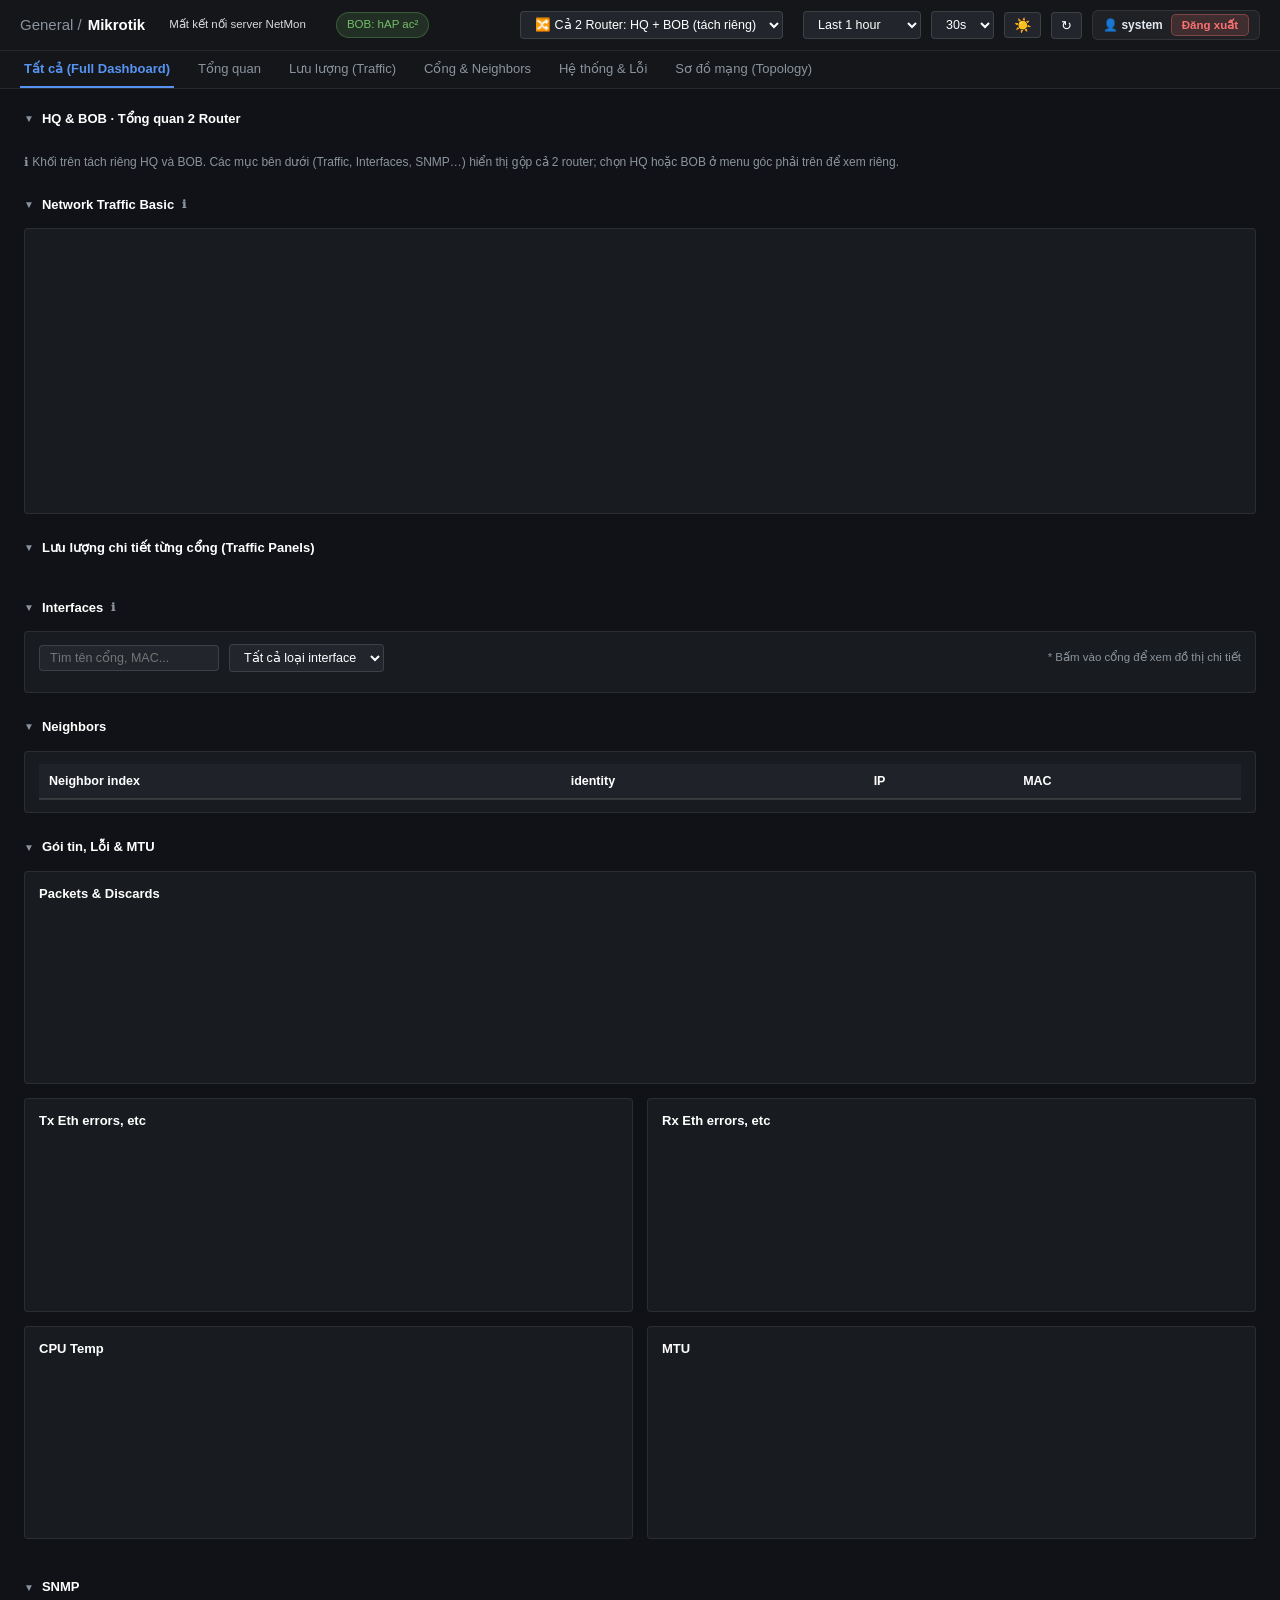
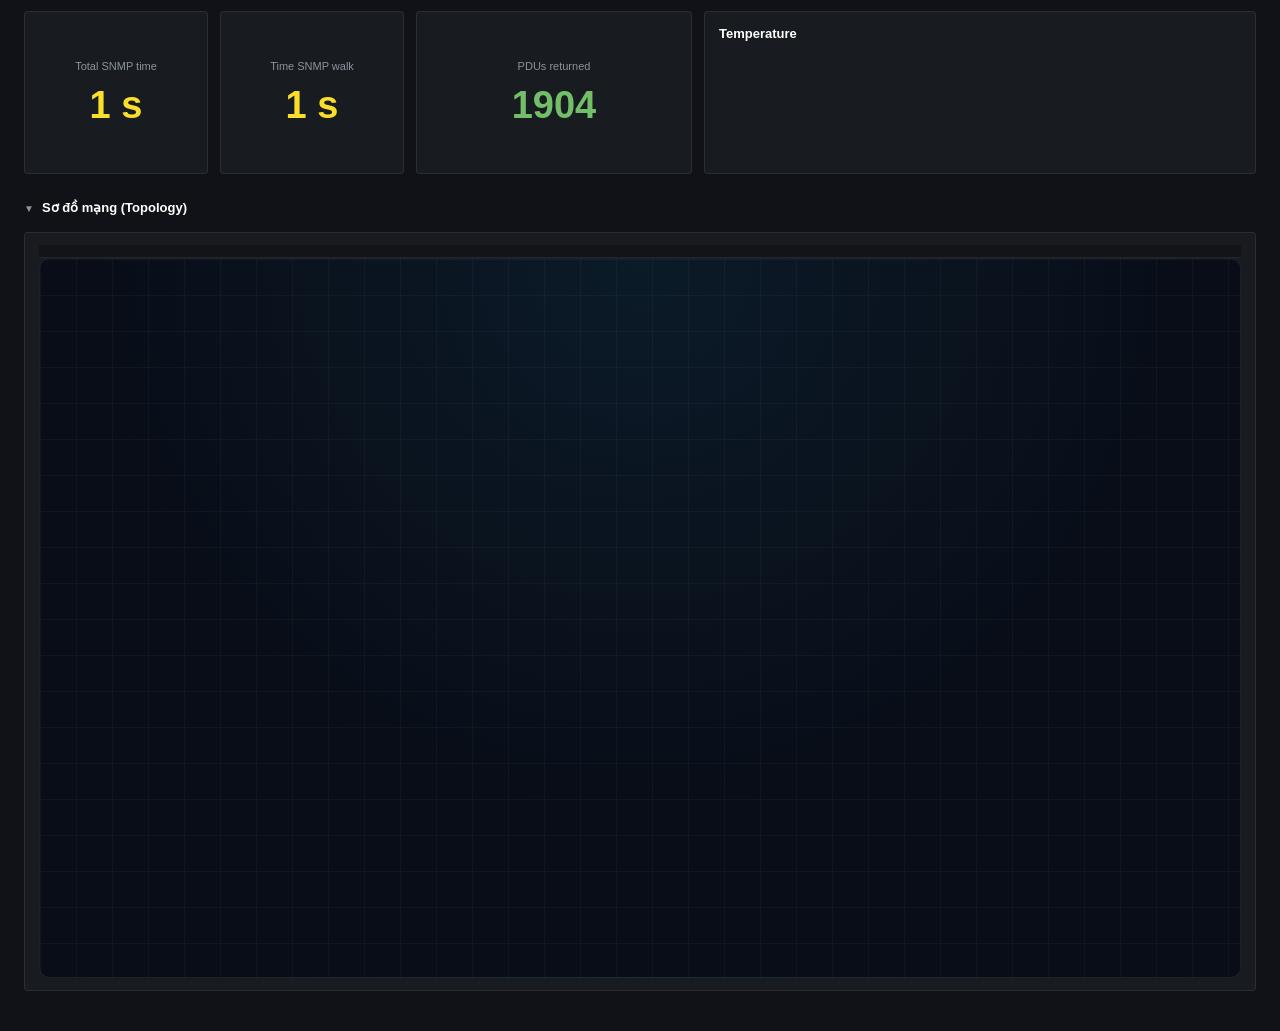
==== commit 279747d6: "Dashboard dark/light mode, dual router view, topology fit" ====
--- a/web/index.html
+++ b/web/index.html
@@ -4,7 +4,9 @@
   <meta charset="utf-8">
   <meta name="viewport" content="width=device-width, initial-scale=1">
   <title>General / Mikrotik · NetMon SNMP</title>
+  <script>try{document.documentElement.dataset.theme=localStorage.getItem("netmon-theme")||"dark"}catch(e){document.documentElement.dataset.theme="dark"}</script>
   <link rel="stylesheet" href="style.css">
+  <link rel="stylesheet" href="theme.css">
 </head>
 <body>
 
@@ -22,7 +24,7 @@
     <div class="header-controls">
       <!-- Chọn Router MikroTik xem SNMP (Mặc định: Tất cả 2 Router HQ + BOB) -->
       <select id="router-select" class="control-select router-select" title="Chọn Router MikroTik xem chỉ số SNMP">
-        <option value="all" selected>🌐 Cả 2 Router: HQ (RB3011) + BOB (hAP ac²)</option>
+        <option value="all">🔀 Cả 2 Router: HQ + BOB (tách riêng)</option>
         <option value="hq">🏢 HQ: RB3011UiAS (192.168.1.1)</option>
         <option value="bob">🏭 BOB: hAP ac² (192.168.4.1)</option>
       </select>
@@ -47,6 +49,9 @@
         <option value="0">Tắt</option>
       </select>
 
+      <!-- Đổi giao diện sáng / tối -->
+      <button id="theme-toggle-btn" class="icon-btn theme-btn" title="Đổi sáng / tối">☀️</button>
+
       <!-- Nút làm mới thủ công -->
       <button id="manual-refresh-btn" class="icon-btn" title="Làm mới ngay">
         <span id="refresh-icon">↻</span>
@@ -71,8 +76,20 @@
   </nav>
 
   <main>
+    <!-- 0. CHẾ ĐỘ "CẢ 2 ROUTER": HQ và BOB tách thành 2 khối riêng -->
+    <section class="dashboard-section dual-only" data-tab="total">
+      <div class="collapsible-header" data-target="dual-body">
+        <span class="arrow-icon">▼</span>
+        <span>HQ &amp; BOB · Tổng quan 2 Router</span>
+      </div>
+      <div id="dual-body" class="collapsible-body">
+        <div id="dual-grid" class="dual-grid"></div>
+        <div class="both-note">ℹ Khối trên tách riêng HQ và BOB. Các mục bên dưới (Traffic, Interfaces, SNMP…) hiển thị gộp cả 2 router; chọn HQ hoặc BOB ở menu góc phải trên để xem riêng.</div>
+      </div>
+    </section>
+
     <!-- 1. HÀNG TOTAL: 4 Gauges + System Graph [Image 1] -->
-    <section class="dashboard-section" data-tab="total">
+    <section class="dashboard-section single-only" data-tab="total">
       <div class="collapsible-header" data-target="total-body">
         <span class="arrow-icon">▼</span>
         <span>Total</span>
@@ -101,12 +118,12 @@
     </section>
 
     <!-- 2. HÀNG STATS 1: Thông số RouterOS cơ bản [Image 1] -->
-    <section class="dashboard-section" data-tab="total">
+    <section class="dashboard-section single-only" data-tab="total">
       <div id="stats-row-1" class="stats-bar-grid"></div>
     </section>
 
     <!-- HÀNG ĐƯỜNG TRUYỀN & LƯU LƯỢNG WAN [Khớp Hình 2] -->
-    <section class="dashboard-section" data-tab="overview">
+    <section class="dashboard-section single-only" data-tab="overview">
       <div class="collapsible-header" data-target="wan-section-body">
         <span class="arrow-icon">▼</span>
         <span>Lưu lượng &amp; Đường truyền Internet</span>
--- a/web/theme.css
+++ b/web/theme.css
@@ -0,0 +1,186 @@
+/**
+ * NetMon - Theme & Layout overrides (theme.css)
+ * Nạp SAU style.css. Gồm: 1) full-width  2) sáng/tối  3) tách khối HQ / BOB.
+ */
+
+/* ───────────── 1. FULL WIDTH: bỏ 2 dải trống hai bên ───────────── */
+main {
+  max-width: none !important;
+  width: 100%;
+  margin: 0 !important;
+  padding: 16px 24px 40px;
+}
+.gauge-svg-wrap { max-width: 220px; }
+
+/* ───────────── 2. BIẾN MÀU SÁNG / TỐI ───────────── */
+:root {
+  --ctl-bg: #22252b;
+  --ctl-hover: #2c3038;
+  --nav-bg: #14161a;
+  --th-bg: #1f2329;
+  --th-hover: #2a2e36;
+  --soft-line: rgba(255, 255, 255, 0.05);
+  --soft-fill: rgba(0, 0, 0, 0.25);
+  --gauge-track: #22252b;
+  --chart-grid: rgba(255, 255, 255, 0.08);
+  --chart-text: #8b949e;
+  --tip-bg: rgba(24, 27, 31, 0.95);
+  --pill-bg: #1c2027;
+  --pill-hover: #252b35;
+  --hq-color: #38bdf8;   /* HQ  = xanh da trời */
+  --bob-color: #f59e0b;  /* BOB = hổ phách     */
+  color-scheme: dark;
+}
+
+:root[data-theme="light"] {
+  --bg-app: #eef0f4;
+  --bg-card: #ffffff;
+  --bg-card-hover: #f3f5f8;
+  --bg-header: #ffffff;
+  --border-color: rgba(15, 23, 42, 0.12);
+  --border-light: rgba(15, 23, 42, 0.2);
+  --text-main: #2b3544;
+  --text-muted: #667085;
+  --text-bright: #0f172a;
+  --c-green: #1f9d55;
+  --c-yellow: #b7791f;
+  --c-blue: #2563eb;
+  --c-orange: #d97706;
+  --c-red: #d92d46;
+  --c-purple: #7c3aed;
+  --badge-up-bg: rgba(31, 157, 85, 0.12);
+  --badge-up-text: #1f9d55;
+  --badge-down-bg: rgba(217, 45, 70, 0.12);
+  --badge-down-text: #d92d46;
+
+  --ctl-bg: #f1f3f7;
+  --ctl-hover: #e3e7ee;
+  --nav-bg: #ffffff;
+  --th-bg: #f1f3f7;
+  --th-hover: #e3e7ee;
+  --soft-line: rgba(15, 23, 42, 0.08);
+  --soft-fill: rgba(15, 23, 42, 0.04);
+  --gauge-track: #e3e7ee;
+  --chart-grid: rgba(15, 23, 42, 0.1);
+  --chart-text: #667085;
+  --tip-bg: rgba(255, 255, 255, 0.97);
+  --pill-bg: #f1f3f7;
+  --pill-hover: #e3e7ee;
+  --hq-color: #0284c7;
+  --bob-color: #d97706;
+  color-scheme: light;
+}
+
+body { transition: background 0.2s ease, color 0.2s ease; }
+
+.control-select, .icon-btn, .chip-btn, .wan-icon-box { background: var(--ctl-bg); }
+.icon-btn:hover, .chip-btn:hover { background: var(--ctl-hover); }
+.nav-tabs-bar { background: var(--nav-bg); }
+th { background: var(--th-bg); }
+th.sortable:hover { background: var(--th-hover); }
+.legend-row { border-bottom-color: var(--soft-line); }
+.wan-rates-grid { background: var(--soft-fill); border-color: var(--soft-line); }
+.wan-card-footer { border-top-color: var(--soft-line); }
+.topo-controls-wrap { background: var(--soft-fill); }
+.pill-btn { background: var(--pill-bg); }
+.pill-btn:hover { background: var(--pill-hover); color: var(--text-bright); }
+.zoom-btn { background: var(--pill-bg); color: var(--text-main); border-color: var(--border-light); }
+.zoom-btn:hover { background: var(--pill-hover); color: var(--text-bright); }
+.chart-tooltip { background: var(--tip-bg); }
+.theme-btn { font-size: 14px; line-height: 1; min-width: 34px; }
+
+/* ───────────── 3. TÁCH RÕ HQ / BOB ───────────── */
+body:not(.view-both) .dual-only { display: none !important; }
+body.view-both .single-only { display: none !important; }
+
+.dual-grid {
+  display: grid;
+  grid-template-columns: 1fr 1fr;
+  gap: 18px;
+  align-items: start;
+}
+@media (max-width: 1200px) {
+  .dual-grid { grid-template-columns: 1fr; }
+}
+
+.router-group {
+  --rg-color: var(--hq-color);
+  min-width: 0;
+  display: flex;
+  flex-direction: column;
+  gap: 12px;
+  padding: 12px;
+  border: 1px solid color-mix(in srgb, var(--rg-color) 45%, transparent);
+  border-top: 4px solid var(--rg-color);
+  border-radius: 8px;
+  background: color-mix(in srgb, var(--rg-color) 5%, var(--bg-app));
+}
+.router-group.router-hq  { --rg-color: var(--hq-color); }
+.router-group.router-bob { --rg-color: var(--bob-color); }
+
+.router-group-head {
+  display: flex;
+  align-items: center;
+  flex-wrap: wrap;
+  gap: 10px;
+}
+.rg-badge {
+  background: var(--rg-color);
+  color: #fff;
+  font-weight: 800;
+  font-size: 13px;
+  letter-spacing: 0.6px;
+  padding: 3px 12px;
+  border-radius: 4px;
+}
+.rg-title {
+  font-size: 15px;
+  font-weight: 700;
+  color: var(--text-bright);
+}
+.rg-sub {
+  font-size: 12px;
+  font-weight: 600;
+  color: var(--rg-color);
+  margin-top: 2px;
+}
+.router-group .card { border-color: color-mix(in srgb, var(--rg-color) 25%, var(--border-color)); }
+
+.dual-gauges {
+  display: grid;
+  grid-template-columns: repeat(4, 1fr);
+  gap: 10px;
+}
+@media (max-width: 700px) {
+  .dual-gauges { grid-template-columns: repeat(2, 1fr); }
+}
+
+.both-note {
+  margin-top: 10px;
+  font-size: 12px;
+  color: var(--text-muted);
+}
+
+/* ───────────── 4. TOPOLOGY Ở CHẾ ĐỘ SÁNG ───────────── */
+/* Nền trắng + lưới mờ */
+:root[data-theme="light"] .topo-wrap {
+  background: #f8fafc !important;
+  background-image:
+    linear-gradient(rgba(15, 23, 42, 0.06) 1px, transparent 1px),
+    linear-gradient(90deg, rgba(15, 23, 42, 0.06) 1px, transparent 1px) !important;
+  background-size: 36px 36px, 36px 36px !important;
+  border-color: var(--border-light) !important;
+  scrollbar-color: #94a3b8 #e2e8f0;
+}
+:root[data-theme="light"] .topo-wrap::-webkit-scrollbar-track { background: #e2e8f0; }
+:root[data-theme="light"] .topo-wrap::-webkit-scrollbar-thumb { background: #94a3b8; border-color: #e2e8f0; }
+:root[data-theme="light"] .topo-wrap::-webkit-scrollbar-thumb:hover { background: #64748b; }
+
+/* Toàn bộ thẻ thiết bị / chữ / dây cáp đảo sáng-tối nhưng giữ nguyên màu (xanh/đỏ/tím) nhờ hue-rotate */
+:root[data-theme="light"] .topo-svg {
+  filter: invert(1) hue-rotate(180deg) contrast(1.25) saturate(1.2);
+}
+
+/* Dây cáp đậm hơn để thấy rõ trên nền trắng khi sơ đồ bị thu nhỏ */
+:root[data-theme="light"] .topo-wire { stroke-width: 3; }
+:root[data-theme="light"] .topo-wire-wan { stroke-width: 3.8; }
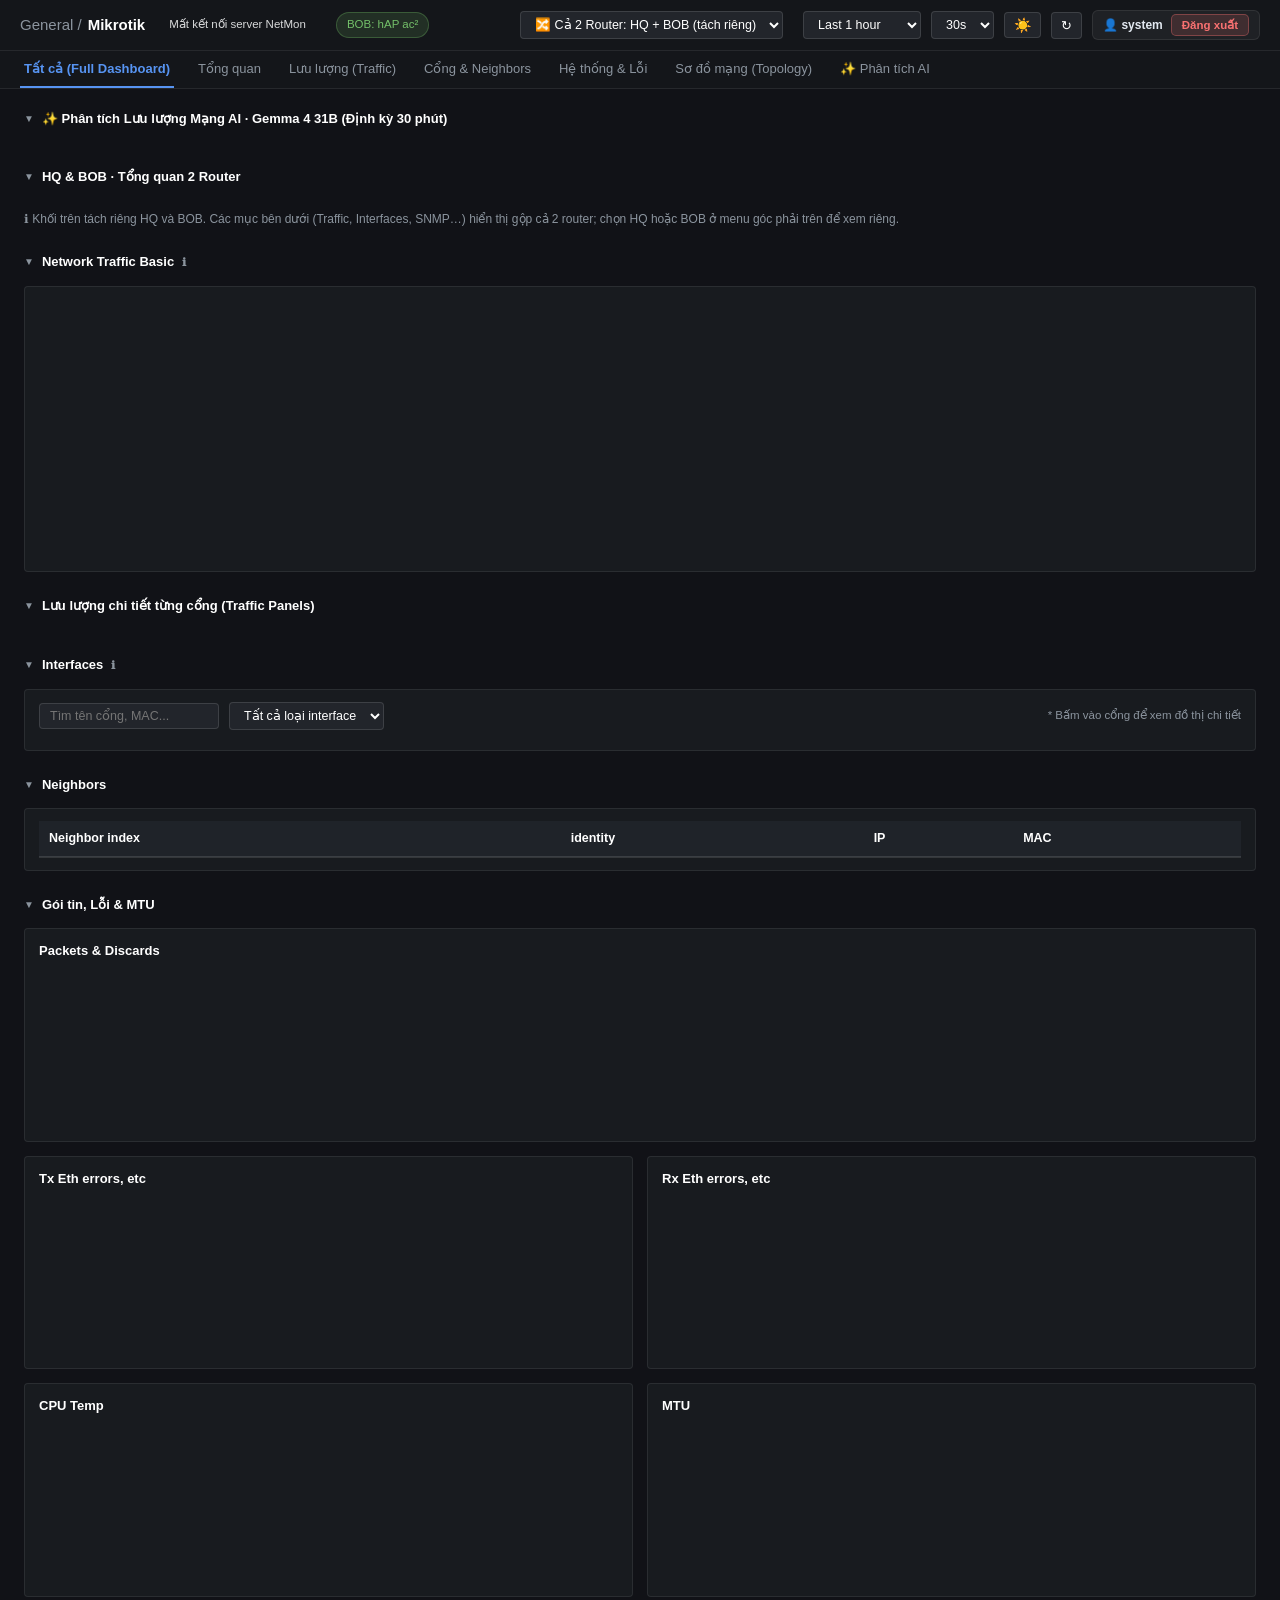
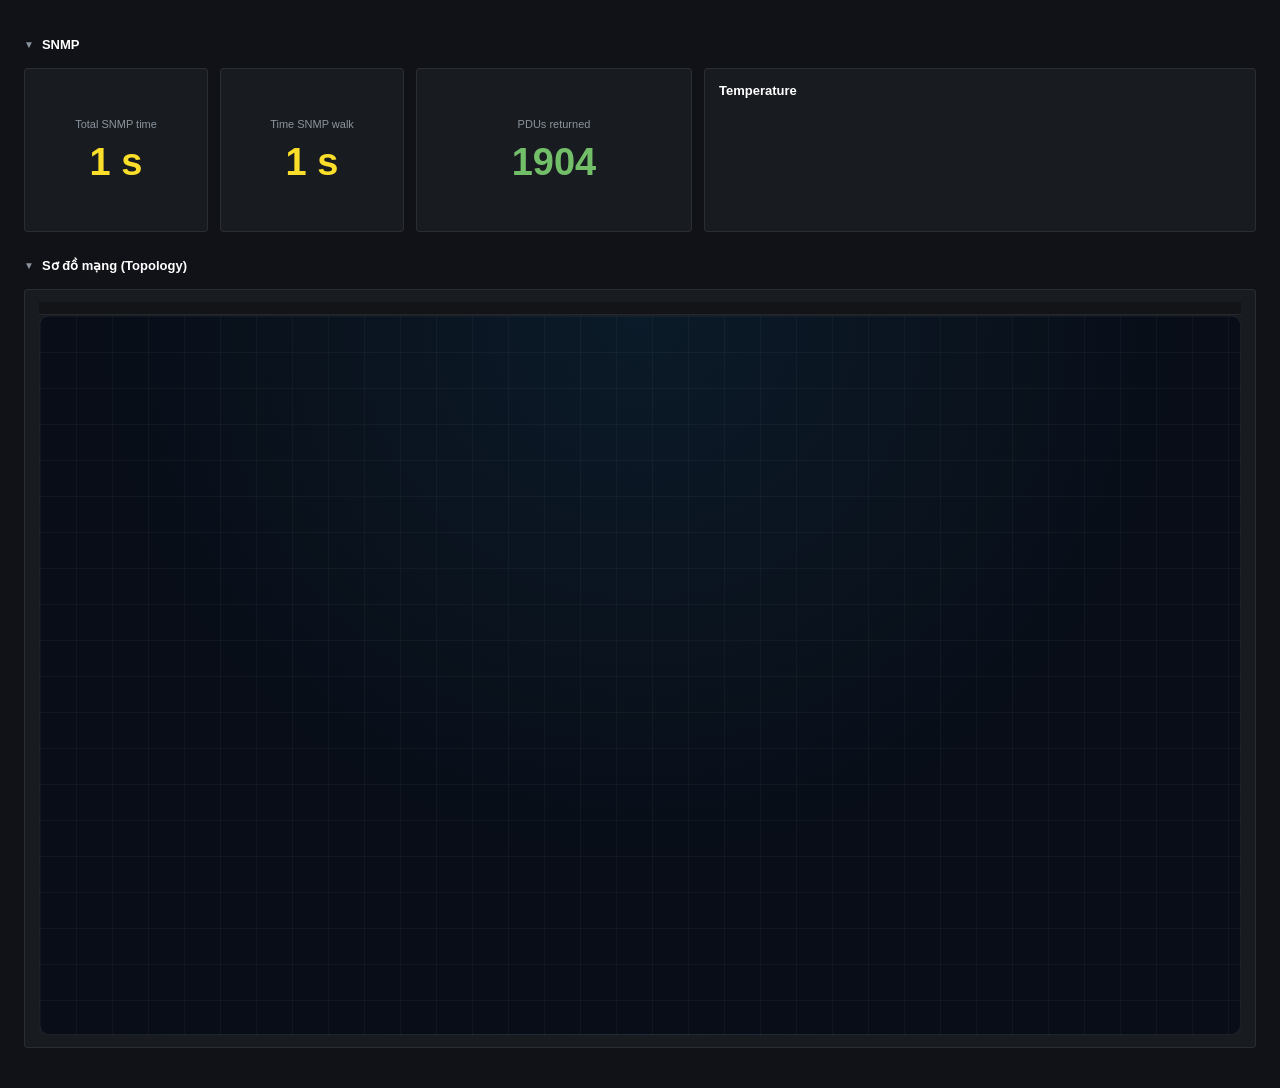
==== commit d55afc0e: "20/11" ====
--- a/web/index.html
+++ b/web/index.html
@@ -73,9 +73,21 @@
     <button class="nav-tab" data-tab="interfaces">Cổng &amp; Neighbors</button>
     <button class="nav-tab" data-tab="system">Hệ thống &amp; Lỗi</button>
     <button class="nav-tab" data-tab="topology">Sơ đồ mạng (Topology)</button>
+    <button class="nav-tab" data-tab="ai">✨ Phân tích AI</button>
   </nav>
 
   <main>
+    <!-- PHÂN TÍCH LƯU LƯỢNG MẠNG BẰNG AI (Gemma 4 31B / Gemini) -->
+    <section class="dashboard-section" data-tab="ai" id="ai-section">
+      <div class="collapsible-header" data-target="ai-body">
+        <span class="arrow-icon">▼</span>
+        <span>✨ Phân tích Lưu lượng Mạng AI · Gemma 4 31B (Định kỳ 30 phút)</span>
+      </div>
+      <div id="ai-body" class="collapsible-body">
+        <div id="ai-analysis-container"></div>
+      </div>
+    </section>
+
     <!-- 0. CHẾ ĐỘ "CẢ 2 ROUTER": HQ và BOB tách thành 2 khối riêng -->
     <section class="dashboard-section dual-only" data-tab="total">
       <div class="collapsible-header" data-target="dual-body">
@@ -360,6 +372,77 @@
     </section>
   </main>
 
+  <!-- MODAL CẤU HÌNH THIẾT BỊ, ĐỊA CHỈ IP & CỔNG ĐẤU NỐI SƠ ĐỒ -->
+  <div id="topo-config-modal" class="topo-modal-backdrop" style="display:none;">
+    <div class="topo-modal-dialog">
+      <div class="topo-modal-header">
+        <div class="topo-modal-title">
+          <span style="font-size:18px;">⚙️</span>
+          <span>Bảng Cấu Hình Thiết Bị, Địa Chỉ IP &amp; Cổng Đấu Nối Sơ Đồ</span>
+        </div>
+        <button id="topo-modal-close-btn" class="topo-modal-close" title="Đóng">✕</button>
+      </div>
+
+      <div class="topo-modal-tabs">
+        <button class="topo-m-tab active" data-tab="tab-devices-ip">📋 Bảng IP &amp; Thiết Bị (2 Cơ Sở)</button>
+        <button class="topo-m-tab" data-tab="tab-links-ports">🔗 Bảng Cáp Đấu Nối Các Cổng</button>
+      </div>
+
+      <div class="topo-modal-body">
+        <!-- TAB 1: Bảng Danh Sách Thiết Bị & IP -->
+        <div id="tab-devices-ip" class="topo-tab-pane active">
+          <div class="table-search-row">
+            <input type="text" id="cfg-device-search" placeholder="🔍 Tìm kiếm theo tên hoặc IP..." class="form-input" style="max-width:280px;">
+            <span class="muted" style="font-size:12px;">Sửa trực tiếp tên, IP hoặc cổng trên bảng rồi bấm Lưu.</span>
+          </div>
+          <div class="table-responsive-box">
+            <table class="topo-table" id="cfg-devices-table">
+              <thead>
+                <tr>
+                  <th style="width:110px;">Mã (ID)</th>
+                  <th>Tên thiết bị</th>
+                  <th style="width:140px;">Địa chỉ IP</th>
+                  <th style="width:80px;">Cơ sở</th>
+                  <th style="width:110px;">Loại</th>
+                  <th>Cổng cắm / Vị trí</th>
+                </tr>
+              </thead>
+              <tbody id="cfg-devices-tbody"></tbody>
+            </table>
+          </div>
+        </div>
+
+        <!-- TAB 2: Bảng Cáp Đấu Nối Cổng -->
+        <div id="tab-links-ports" class="topo-tab-pane" style="display:none;">
+          <div class="table-search-row">
+            <input type="text" id="cfg-link-search" placeholder="🔍 Tìm kiếm liên kết (tên thiết bị, cổng)..." class="form-input" style="max-width:280px;">
+            <span class="muted" style="font-size:12px;">Chỉnh sửa cổng nguồn (ví dụ: ether3, ether5), cổng đích hoặc mô tả rồi bấm Lưu.</span>
+          </div>
+          <div class="table-responsive-box">
+            <table class="topo-table" id="cfg-links-table">
+              <thead>
+                <tr>
+                  <th style="width:120px;">Từ Thiết Bị</th>
+                  <th style="width:110px;">Cổng nguồn</th>
+                  <th style="width:120px;">Đến Thiết Bị</th>
+                  <th style="width:110px;">Cổng đích</th>
+                  <th style="width:130px;">Interface SNMP</th>
+                  <th>Mô tả liên kết</th>
+                </tr>
+              </thead>
+              <tbody id="cfg-links-tbody"></tbody>
+            </table>
+          </div>
+        </div>
+      </div>
+
+      <div class="topo-modal-footer">
+        <button id="topo-modal-cancel-btn" class="topo-btn-cancel">Đóng</button>
+        <button id="topo-modal-save-btn" class="topo-btn-save">💾 Lưu Cấu Hình &amp; Cập Nhật Sơ Đồ Ngay</button>
+      </div>
+    </div>
+  </div>
+
   <script type="module" src="app.js"></script>
 </body>
 </html>
--- a/web/style.css
+++ b/web/style.css
@@ -1582,3 +1582,1018 @@
     padding: 6px 10px;
   }
 }
+
+/* ==============================================================================
+   AI ANALYSIS COMPONENT STYLES (Gemma 4 31B & Gemini Assistant)
+   ============================================================================== */
+.ai-card {
+  position: relative;
+  border-radius: 12px;
+  background: var(--bg-card, #11141c);
+  border: 1px solid rgba(139, 92, 246, 0.35);
+  box-shadow: 0 4px 24px rgba(0, 0, 0, 0.35), 0 0 16px rgba(139, 92, 246, 0.12);
+  padding: 20px 22px;
+  margin-bottom: 20px;
+  overflow: hidden;
+  transition: all 0.3s ease;
+}
+
+.ai-card::before {
+  content: "";
+  position: absolute;
+  top: 0;
+  left: 0;
+  right: 0;
+  height: 3px;
+  background: linear-gradient(90deg, #6366f1, #a855f7, #ec4899, #38bdf8);
+}
+
+.ai-loading-box {
+  display: flex;
+  align-items: center;
+  justify-content: center;
+  min-height: 180px;
+  text-align: center;
+}
+
+.ai-empty-state {
+  display: flex;
+  flex-direction: column;
+  align-items: center;
+  justify-content: center;
+  color: var(--text-main, #e2e8f0);
+}
+
+.ai-header-bar {
+  display: flex;
+  flex-wrap: wrap;
+  align-items: center;
+  justify-content: space-between;
+  gap: 16px;
+  padding-bottom: 16px;
+  border-bottom: 1px solid rgba(255, 255, 255, 0.08);
+}
+
+.ai-header-left {
+  display: flex;
+  flex-direction: column;
+  gap: 8px;
+}
+
+.ai-title-wrap {
+  display: flex;
+  align-items: center;
+  flex-wrap: wrap;
+  gap: 10px;
+}
+
+.ai-glow-sparkle {
+  font-size: 20px;
+  animation: ai-glow 2s infinite alternate;
+}
+
+@keyframes ai-glow {
+  0% { transform: scale(1); filter: drop-shadow(0 0 2px #a855f7); }
+  100% { transform: scale(1.2); filter: drop-shadow(0 0 8px #38bdf8); }
+}
+
+.ai-main-title {
+  font-size: 16px;
+  font-weight: 700;
+  color: #f8fafc;
+  letter-spacing: 0.3px;
+}
+
+.ai-model-tag {
+  display: inline-flex;
+  align-items: center;
+  gap: 6px;
+  background: rgba(99, 102, 241, 0.2);
+  color: #a5b4fc;
+  border: 1px solid rgba(99, 102, 241, 0.4);
+  font-size: 11px;
+  font-weight: 600;
+  padding: 2px 10px;
+  border-radius: 99px;
+  letter-spacing: 0.4px;
+}
+
+.ai-fallback-badge {
+  background: rgba(245, 158, 11, 0.25);
+  color: #fbbf24;
+  font-size: 9.5px;
+  font-weight: 700;
+  padding: 1px 6px;
+  border-radius: 4px;
+  border: 1px solid rgba(245, 158, 11, 0.4);
+}
+
+.ai-meta-row {
+  display: flex;
+  flex-wrap: wrap;
+  align-items: center;
+  gap: 12px;
+}
+
+.ai-meta-tag {
+  font-size: 11.5px;
+  color: var(--text-muted, #94a3b8);
+  background: rgba(255, 255, 255, 0.04);
+  border: 1px solid rgba(255, 255, 255, 0.06);
+  padding: 3px 8px;
+  border-radius: 5px;
+}
+
+.ai-tag-timer {
+  background: rgba(56, 189, 248, 0.12);
+  border-color: rgba(56, 189, 248, 0.3);
+  color: #38bdf8;
+  font-weight: 600;
+}
+
+.ai-tag-analyzing {
+  background: rgba(236, 72, 153, 0.18);
+  border-color: rgba(236, 72, 153, 0.4);
+  color: #f472b6;
+  font-weight: 700;
+  animation: pulse 1.2s infinite;
+}
+
+.ai-header-right {
+  display: flex;
+  align-items: center;
+  gap: 14px;
+}
+
+.ai-score-badge {
+  display: flex;
+  align-items: baseline;
+  gap: 3px;
+  padding: 6px 14px;
+  border-radius: 10px;
+  font-weight: 800;
+}
+
+.ai-score-num {
+  font-size: 22px;
+  line-height: 1;
+}
+
+.ai-score-denom {
+  font-size: 12px;
+  opacity: 0.7;
+}
+
+.ai-score-level {
+  margin-left: 6px;
+  font-size: 12px;
+  font-weight: 700;
+  padding: 2px 8px;
+  border-radius: 4px;
+  background: rgba(0, 0, 0, 0.2);
+}
+
+.ai-score-green {
+  background: rgba(16, 185, 129, 0.18);
+  border: 1px solid rgba(16, 185, 129, 0.4);
+  color: #10b981;
+}
+
+.ai-score-yellow {
+  background: rgba(245, 158, 11, 0.18);
+  border: 1px solid rgba(245, 158, 11, 0.4);
+  color: #f59e0b;
+}
+
+.ai-score-red {
+  background: rgba(239, 68, 68, 0.18);
+  border: 1px solid rgba(239, 68, 68, 0.4);
+  color: #ef4444;
+}
+
+.ai-action-btn {
+  display: inline-flex;
+  align-items: center;
+  gap: 6px;
+  background: linear-gradient(135deg, #4f46e5, #7c3aed);
+  color: #ffffff;
+  border: 1px solid rgba(255, 255, 255, 0.2);
+  padding: 8px 16px;
+  border-radius: 8px;
+  font-size: 12.5px;
+  font-weight: 700;
+  cursor: pointer;
+  box-shadow: 0 2px 10px rgba(99, 102, 241, 0.35);
+  transition: all 0.2s ease;
+  white-space: nowrap;
+}
+
+.ai-action-btn:hover:not(:disabled) {
+  background: linear-gradient(135deg, #4338ca, #6d28d9);
+  box-shadow: 0 4px 14px rgba(99, 102, 241, 0.5);
+  transform: translateY(-1px);
+}
+
+.ai-action-btn:disabled {
+  opacity: 0.6;
+  cursor: not-allowed;
+}
+
+.ai-spin-icon {
+  display: inline-block;
+  animation: spin 1s linear infinite;
+}
+
+@keyframes spin {
+  from { transform: rotate(0deg); }
+  to { transform: rotate(360deg); }
+}
+
+/* Summary Box */
+.ai-summary-box {
+  display: flex;
+  align-items: flex-start;
+  gap: 12px;
+  background: rgba(99, 102, 241, 0.08);
+  border: 1px solid rgba(99, 102, 241, 0.25);
+  border-radius: 8px;
+  padding: 12px 16px;
+  margin: 16px 0;
+  line-height: 1.55;
+  font-size: 13.5px;
+  color: #e2e8f0;
+}
+
+.ai-summary-icon {
+  font-size: 18px;
+  flex-shrink: 0;
+  margin-top: 1px;
+}
+
+/* 3-Column Detailed Analysis */
+.ai-analysis-grid {
+  display: grid;
+  grid-template-columns: repeat(auto-fit, minmax(320px, 1fr));
+  gap: 16px;
+  margin-bottom: 20px;
+}
+
+.ai-col-card {
+  background: rgba(255, 255, 255, 0.02);
+  border: 1px solid rgba(255, 255, 255, 0.06);
+  border-radius: 8px;
+  overflow: hidden;
+  display: flex;
+  flex-direction: column;
+}
+
+.ai-col-header {
+  padding: 9px 14px;
+  font-size: 12.5px;
+  font-weight: 700;
+  letter-spacing: 0.3px;
+  border-bottom: 1px solid rgba(255, 255, 255, 0.08);
+}
+
+.ai-header-hq {
+  background: rgba(56, 189, 248, 0.12);
+  color: #38bdf8;
+  border-left: 3px solid #38bdf8;
+}
+
+.ai-header-bob {
+  background: rgba(168, 85, 247, 0.12);
+  color: #c084fc;
+  border-left: 3px solid #c084fc;
+}
+
+.ai-header-tunnel {
+  background: rgba(16, 185, 129, 0.12);
+  color: #34d399;
+  border-left: 3px solid #34d399;
+}
+
+.ai-col-body {
+  padding: 14px;
+  font-size: 13px;
+  line-height: 1.6;
+  color: var(--text-main, #cbd5e1);
+  flex-grow: 1;
+}
+
+.ai-col-body p {
+  margin: 0 0 10px 0;
+}
+
+.ai-col-body ul {
+  margin: 6px 0 10px 20px;
+  padding: 0;
+}
+
+.ai-col-body li {
+  margin-bottom: 4px;
+}
+
+.ai-col-body strong {
+  color: #f1f5f9;
+}
+
+.ai-subheading {
+  font-size: 13px;
+  font-weight: 700;
+  color: #e2e8f0;
+  margin: 12px 0 6px 0;
+}
+
+/* Recommendations Section */
+.ai-recs-section {
+  background: rgba(245, 158, 11, 0.05);
+  border: 1px solid rgba(245, 158, 11, 0.25);
+  border-radius: 8px;
+  padding: 16px 18px;
+}
+
+.ai-section-title {
+  font-size: 13.5px;
+  font-weight: 700;
+  color: #fbbf24;
+  margin-bottom: 12px;
+  display: flex;
+  align-items: center;
+  gap: 8px;
+}
+
+.ai-recs-grid {
+  display: flex;
+  flex-direction: column;
+  gap: 10px;
+}
+
+.ai-rec-item {
+  display: flex;
+  align-items: flex-start;
+  gap: 12px;
+  background: rgba(255, 255, 255, 0.03);
+  border: 1px solid rgba(255, 255, 255, 0.05);
+  padding: 10px 14px;
+  border-radius: 6px;
+  transition: all 0.2s;
+}
+
+.ai-rec-item:hover {
+  background: rgba(255, 255, 255, 0.05);
+  border-color: rgba(245, 158, 11, 0.3);
+}
+
+.ai-rec-num {
+  background: #f59e0b;
+  color: #000000;
+  font-size: 11px;
+  font-weight: 800;
+  width: 22px;
+  height: 22px;
+  border-radius: 50%;
+  display: flex;
+  align-items: center;
+  justify-content: center;
+  flex-shrink: 0;
+  margin-top: 1px;
+}
+
+.ai-rec-content {
+  font-size: 12.8px;
+  line-height: 1.5;
+  color: #e2e8f0;
+}
+
+.ai-rec-content strong {
+  color: #fbbf24;
+}
+
+/* Light Theme overrides for AI Component */
+[data-theme="light"] .ai-card {
+  background: #ffffff;
+  border: 1px solid rgba(99, 102, 241, 0.35);
+  box-shadow: 0 4px 18px rgba(99, 102, 241, 0.1);
+}
+
+[data-theme="light"] .ai-main-title {
+  color: #0f172a;
+}
+
+[data-theme="light"] .ai-header-bar {
+  border-bottom: 1px solid rgba(0, 0, 0, 0.08);
+}
+
+[data-theme="light"] .ai-summary-box {
+  background: #f8fafc;
+  border-color: #cbd5e1;
+  color: #1e293b;
+}
+
+[data-theme="light"] .ai-col-card {
+  background: #f8fafc;
+  border-color: #e2e8f0;
+}
+
+[data-theme="light"] .ai-col-body {
+  color: #334155;
+}
+
+[data-theme="light"] .ai-col-body strong {
+  color: #0f172a;
+}
+
+[data-theme="light"] .ai-rec-item {
+  background: #ffffff;
+  border-color: #fde68a;
+}
+
+[data-theme="light"] .ai-rec-content {
+  color: #1e293b;
+}
+
+@media (max-width: 768px) {
+  .ai-header-bar {
+    flex-direction: column;
+    align-items: flex-start;
+  }
+  .ai-header-right {
+    width: 100%;
+    justify-content: space-between;
+  }
+  .ai-analysis-grid {
+    grid-template-columns: 1fr;
+  }
+}
+
+/* ==============================================================================
+   TOPOLOGY & IP CONFIGURATION MODAL STYLES (DARK & LIGHT THEMES)
+   ============================================================================== */
+.topo-modal-backdrop {
+  position: fixed;
+  top: 0;
+  left: 0;
+  right: 0;
+  bottom: 0;
+  background: rgba(0, 0, 0, 0.75);
+  backdrop-filter: blur(6px);
+  -webkit-backdrop-filter: blur(6px);
+  z-index: 9999;
+  display: flex;
+  align-items: center;
+  justify-content: center;
+  padding: 16px;
+}
+
+.topo-modal-dialog {
+  background: #11141c;
+  border: 1px solid rgba(168, 85, 247, 0.4);
+  box-shadow: 0 20px 50px rgba(0, 0, 0, 0.7), 0 0 30px rgba(168, 85, 247, 0.15);
+  border-radius: 12px;
+  width: 100%;
+  max-width: 980px;
+  max-height: 88vh;
+  display: flex;
+  flex-direction: column;
+  overflow: hidden;
+  animation: modal-fade-in 0.22s cubic-bezier(0.16, 1, 0.3, 1);
+}
+
+@keyframes modal-fade-in {
+  from { opacity: 0; transform: scale(0.96) translateY(-12px); }
+  to { opacity: 1; transform: scale(1) translateY(0); }
+}
+
+.topo-modal-header {
+  display: flex;
+  align-items: center;
+  justify-content: space-between;
+  padding: 14px 22px;
+  background: rgba(255, 255, 255, 0.03);
+  border-bottom: 1px solid rgba(255, 255, 255, 0.08);
+}
+
+.topo-modal-title {
+  display: flex;
+  align-items: center;
+  gap: 10px;
+  font-size: 15.5px;
+  font-weight: 700;
+  color: #f8fafc;
+  letter-spacing: 0.2px;
+}
+
+.topo-modal-close {
+  background: transparent;
+  border: 1px solid transparent;
+  color: #94a3b8;
+  font-size: 18px;
+  line-height: 1;
+  cursor: pointer;
+  padding: 5px 9px;
+  border-radius: 6px;
+  transition: all 0.2s ease;
+}
+
+.topo-modal-close:hover {
+  background: rgba(239, 68, 68, 0.2);
+  color: #ef4444;
+  border-color: rgba(239, 68, 68, 0.35);
+}
+
+.topo-modal-tabs {
+  display: flex;
+  gap: 6px;
+  padding: 8px 20px 0 20px;
+  background: rgba(0, 0, 0, 0.35);
+  border-bottom: 1px solid rgba(255, 255, 255, 0.1);
+}
+
+.topo-m-tab {
+  background: transparent;
+  border: none;
+  border-bottom: 3px solid transparent;
+  color: #94a3b8;
+  padding: 9px 18px;
+  font-size: 13px;
+  font-weight: 600;
+  cursor: pointer;
+  border-top-left-radius: 6px;
+  border-top-right-radius: 6px;
+  transition: all 0.2s ease;
+}
+
+.topo-m-tab:hover {
+  color: #e2e8f0;
+  background: rgba(255, 255, 255, 0.04);
+}
+
+.topo-m-tab.active {
+  color: #38bdf8;
+  border-bottom-color: #38bdf8;
+  background: rgba(56, 189, 248, 0.08);
+  font-weight: 700;
+}
+
+.topo-modal-body {
+  padding: 20px 22px;
+  overflow-y: auto;
+  flex-grow: 1;
+}
+
+.topo-uplink-banner {
+  display: flex;
+  align-items: flex-start;
+  gap: 12px;
+  background: rgba(56, 189, 248, 0.08);
+  border: 1px solid rgba(56, 189, 248, 0.28);
+  border-radius: 8px;
+  padding: 12px 16px;
+  margin-bottom: 20px;
+  font-size: 13px;
+  line-height: 1.55;
+  color: #e2e8f0;
+}
+
+.topo-uplink-banner strong {
+  color: #38bdf8;
+}
+
+.topo-uplink-banner code {
+  background: rgba(0, 0, 0, 0.45);
+  color: #38bdf8;
+  padding: 1px 6px;
+  border-radius: 4px;
+  border: 1px solid rgba(56, 189, 248, 0.25);
+  font-weight: 600;
+}
+
+.topo-banner-icon {
+  font-size: 20px;
+  flex-shrink: 0;
+  margin-top: -1px;
+}
+
+.topo-form-grid {
+  display: grid;
+  grid-template-columns: repeat(auto-fit, minmax(280px, 1fr));
+  gap: 16px;
+}
+
+.form-group {
+  display: flex;
+  flex-direction: column;
+  gap: 6px;
+}
+
+.form-group label {
+  font-size: 12.5px;
+  font-weight: 600;
+  color: #cbd5e1;
+}
+
+.form-input, .form-select {
+  background: #0b0f19;
+  border: 1px solid rgba(255, 255, 255, 0.16);
+  color: #f8fafc;
+  padding: 8px 12px;
+  border-radius: 6px;
+  font-size: 13px;
+  transition: all 0.2s ease;
+}
+
+.form-input:disabled {
+  background: rgba(255, 255, 255, 0.04);
+  color: #94a3b8;
+  border-color: rgba(255, 255, 255, 0.08);
+  cursor: not-allowed;
+}
+
+.form-input:focus, .form-select:focus {
+  outline: none;
+  border-color: #38bdf8;
+  box-shadow: 0 0 0 3px rgba(56, 189, 248, 0.25);
+}
+
+.table-search-row {
+  display: flex;
+  align-items: center;
+  justify-content: space-between;
+  gap: 12px;
+  margin-bottom: 12px;
+}
+
+.table-responsive-box {
+  border: 1px solid rgba(255, 255, 255, 0.1);
+  border-radius: 8px;
+  overflow-x: auto;
+  max-height: 480px;
+  background: #090c14;
+}
+
+.topo-table {
+  width: 100%;
+  border-collapse: collapse;
+  font-size: 12.5px;
+}
+
+.topo-table th {
+  background: #141824;
+  color: #94a3b8;
+  padding: 10px 12px;
+  text-align: left;
+  font-weight: 700;
+  border-bottom: 2px solid rgba(255, 255, 255, 0.12);
+  position: sticky;
+  top: 0;
+  z-index: 2;
+  white-space: nowrap;
+}
+
+.topo-table td {
+  padding: 8px 12px;
+  border-bottom: 1px solid rgba(255, 255, 255, 0.05);
+  color: #cbd5e1;
+  vertical-align: middle;
+}
+
+.topo-table tr:hover td {
+  background: rgba(255, 255, 255, 0.03);
+}
+
+.topo-table-input {
+  background: #060911;
+  border: 1px solid rgba(255, 255, 255, 0.15);
+  color: #f1f5f9;
+  padding: 6px 9px;
+  border-radius: 5px;
+  font-size: 12px;
+  width: 100%;
+  box-sizing: border-box;
+  transition: all 0.2s ease;
+}
+
+.topo-table-input:focus {
+  outline: none;
+  border-color: #a855f7;
+  background: #0f1422;
+  box-shadow: 0 0 0 2px rgba(168, 85, 247, 0.25);
+}
+
+/* Modal semantic code & input tag styles */
+.cfg-dev-id {
+  color: #a78bfa;
+  font-weight: 700;
+  font-size: 11.5px;
+}
+
+.cfg-link-from {
+  color: #60a5fa;
+  font-weight: 700;
+  font-size: 11.5px;
+}
+
+.cfg-link-to {
+  color: #c084fc;
+  font-weight: 700;
+  font-size: 11.5px;
+}
+
+.cfg-input-ip {
+  color: #38bdf8 !important;
+  font-weight: 700;
+}
+
+.cfg-input-port {
+  color: #fbbf24 !important;
+  font-weight: 700;
+}
+
+.cfg-type-tag {
+  color: #94a3b8;
+  font-size: 11px;
+}
+
+.topo-modal-footer {
+  display: flex;
+  align-items: center;
+  justify-content: flex-end;
+  gap: 12px;
+  padding: 14px 22px;
+  background: #0c0f17;
+  border-top: 1px solid rgba(255, 255, 255, 0.1);
+}
+
+.topo-btn-cancel {
+  background: rgba(255, 255, 255, 0.08);
+  border: 1px solid rgba(255, 255, 255, 0.16);
+  color: #cbd5e1;
+  padding: 8px 18px;
+  border-radius: 6px;
+  font-size: 13px;
+  font-weight: 600;
+  cursor: pointer;
+  transition: all 0.2s ease;
+}
+
+.topo-btn-cancel:hover {
+  background: rgba(255, 255, 255, 0.15);
+  color: #ffffff;
+}
+
+.topo-btn-save {
+  background: linear-gradient(135deg, #7c3aed, #2563eb);
+  border: 1px solid rgba(255, 255, 255, 0.25);
+  color: #ffffff;
+  padding: 8px 22px;
+  border-radius: 6px;
+  font-size: 13px;
+  font-weight: 700;
+  cursor: pointer;
+  box-shadow: 0 2px 10px rgba(124, 58, 237, 0.35);
+  transition: all 0.2s ease;
+}
+
+.topo-btn-save:hover {
+  background: linear-gradient(135deg, #6d28d9, #1d4ed8);
+  box-shadow: 0 4px 14px rgba(124, 58, 237, 0.5);
+  transform: translateY(-1px);
+}
+
+#btn-topo-config {
+  border-color: #a855f7 !important;
+  color: #c084fc !important;
+  font-weight: 700;
+}
+
+#btn-fullscreen {
+  border-color: #38bdf8 !important;
+  color: #38bdf8 !important;
+}
+
+/* ==============================================================================
+   LIGHT THEME OVERRIDES FOR TOPOLOGY & CONFIG MODAL
+   ============================================================================== */
+:root[data-theme="light"] .topo-modal-backdrop {
+  background: rgba(15, 23, 42, 0.55);
+}
+
+:root[data-theme="light"] .topo-modal-dialog {
+  background: #ffffff !important;
+  border: 1px solid #cbd5e1 !important;
+  box-shadow: 0 20px 50px rgba(15, 23, 42, 0.18), 0 4px 12px rgba(15, 23, 42, 0.08) !important;
+}
+
+:root[data-theme="light"] .topo-modal-header {
+  background: #f8fafc !important;
+  border-bottom: 1px solid #e2e8f0 !important;
+}
+
+:root[data-theme="light"] .topo-modal-title {
+  color: #0f172a !important;
+}
+
+:root[data-theme="light"] .topo-modal-close {
+  color: #64748b !important;
+}
+
+:root[data-theme="light"] .topo-modal-close:hover {
+  background: #fee2e2 !important;
+  color: #dc2626 !important;
+  border-color: #fca5a5 !important;
+}
+
+:root[data-theme="light"] .topo-modal-tabs {
+  background: #f1f5f9 !important;
+  border-bottom: 1px solid #cbd5e1 !important;
+}
+
+:root[data-theme="light"] .topo-m-tab {
+  color: #475569 !important;
+}
+
+:root[data-theme="light"] .topo-m-tab:hover {
+  color: #0f172a !important;
+  background: rgba(0, 0, 0, 0.05) !important;
+}
+
+:root[data-theme="light"] .topo-m-tab.active {
+  color: #2563eb !important;
+  border-bottom-color: #2563eb !important;
+  background: #ffffff !important;
+  font-weight: 700 !important;
+}
+
+:root[data-theme="light"] .topo-modal-body {
+  background: #ffffff !important;
+  color: #1e293b !important;
+}
+
+:root[data-theme="light"] .topo-uplink-banner {
+  background: #eff6ff !important;
+  border: 1px solid #bfdbfe !important;
+  color: #1e3a8a !important;
+}
+
+:root[data-theme="light"] .topo-uplink-banner strong {
+  color: #1d4ed8 !important;
+}
+
+:root[data-theme="light"] .topo-uplink-banner code {
+  background: #dbeafe !important;
+  color: #1e40af !important;
+  border: 1px solid #bfdbfe !important;
+}
+
+:root[data-theme="light"] .form-group label {
+  color: #334155 !important;
+}
+
+:root[data-theme="light"] .form-input,
+:root[data-theme="light"] .form-select {
+  background: #ffffff !important;
+  border: 1px solid #cbd5e1 !important;
+  color: #0f172a !important;
+}
+
+:root[data-theme="light"] .form-input:disabled {
+  background: #f1f5f9 !important;
+  color: #64748b !important;
+  border-color: #e2e8f0 !important;
+}
+
+:root[data-theme="light"] .form-input:focus,
+:root[data-theme="light"] .form-select:focus {
+  border-color: #2563eb !important;
+  box-shadow: 0 0 0 3px rgba(37, 99, 235, 0.15) !important;
+}
+
+:root[data-theme="light"] .table-search-row .muted {
+  color: #64748b !important;
+}
+
+:root[data-theme="light"] .table-responsive-box {
+  background: #ffffff !important;
+  border: 1px solid #e2e8f0 !important;
+  box-shadow: 0 1px 3px rgba(0, 0, 0, 0.04) !important;
+}
+
+:root[data-theme="light"] .topo-table th {
+  background: #f8fafc !important;
+  color: #334155 !important;
+  border-bottom: 2px solid #cbd5e1 !important;
+}
+
+:root[data-theme="light"] .topo-table td {
+  color: #1e293b !important;
+  border-bottom: 1px solid #f1f5f9 !important;
+}
+
+:root[data-theme="light"] .topo-table tr:hover td {
+  background: #f8fafc !important;
+}
+
+:root[data-theme="light"] .topo-table-input {
+  background: #ffffff !important;
+  border: 1px solid #cbd5e1 !important;
+  color: #0f172a !important;
+  box-shadow: inset 0 1px 2px rgba(0, 0, 0, 0.03) !important;
+}
+
+:root[data-theme="light"] .topo-table-input:focus {
+  background: #ffffff !important;
+  border-color: #2563eb !important;
+  box-shadow: 0 0 0 2px rgba(37, 99, 235, 0.15) !important;
+}
+
+:root[data-theme="light"] .cfg-dev-id {
+  color: #7c3aed !important;
+}
+
+:root[data-theme="light"] .cfg-link-from {
+  color: #1d4ed8 !important;
+}
+
+:root[data-theme="light"] .cfg-link-to {
+  color: #7e22ce !important;
+}
+
+:root[data-theme="light"] .cfg-input-ip {
+  color: #0284c7 !important;
+}
+
+:root[data-theme="light"] .cfg-input-port {
+  color: #b45309 !important;
+}
+
+:root[data-theme="light"] .cfg-type-tag {
+  color: #64748b !important;
+}
+
+:root[data-theme="light"] .badge-hq {
+  background: #e0f2fe !important;
+  color: #0369a1 !important;
+  border: 1px solid #bae6fd !important;
+  font-weight: 700 !important;
+}
+
+:root[data-theme="light"] .badge-bob {
+  background: #f3e8ff !important;
+  color: #7e22ce !important;
+  border: 1px solid #e9d5ff !important;
+  font-weight: 700 !important;
+}
+
+:root[data-theme="light"] .topo-modal-footer {
+  background: #f8fafc !important;
+  border-top: 1px solid #e2e8f0 !important;
+}
+
+:root[data-theme="light"] .topo-btn-cancel {
+  background: #ffffff !important;
+  border: 1px solid #cbd5e1 !important;
+  color: #334155 !important;
+  box-shadow: 0 1px 2px rgba(0, 0, 0, 0.05) !important;
+}
+
+:root[data-theme="light"] .topo-btn-cancel:hover {
+  background: #f1f5f9 !important;
+  border-color: #94a3b8 !important;
+  color: #0f172a !important;
+}
+
+:root[data-theme="light"] .topo-btn-save {
+  background: linear-gradient(135deg, #4f46e5, #2563eb) !important;
+  box-shadow: 0 3px 10px rgba(37, 99, 235, 0.3) !important;
+}
+
+:root[data-theme="light"] .topo-btn-save:hover {
+  background: linear-gradient(135deg, #4338ca, #1d4ed8) !important;
+  box-shadow: 0 5px 14px rgba(37, 99, 235, 0.45) !important;
+}
+
+:root[data-theme="light"] #btn-topo-config {
+  border-color: #7c3aed !important;
+  color: #6d28d9 !important;
+  background: #f5f3ff !important;
+}
+
+:root[data-theme="light"] #btn-topo-config:hover {
+  background: #ede9fe !important;
+  color: #5b21b6 !important;
+}
+
+:root[data-theme="light"] #btn-fullscreen {
+  border-color: #0284c7 !important;
+  color: #0369a1 !important;
+  background: #f0f9ff !important;
+}
+
+:root[data-theme="light"] #btn-fullscreen:hover {
+  background: #e0f2fe !important;
+  color: #075985 !important;
+}
+
+
+
--- a/web/theme.css
+++ b/web/theme.css
@@ -184,3 +184,226 @@
 /* Dây cáp đậm hơn để thấy rõ trên nền trắng khi sơ đồ bị thu nhỏ */
 :root[data-theme="light"] .topo-wire { stroke-width: 3; }
 :root[data-theme="light"] .topo-wire-wan { stroke-width: 3.8; }
+
+/* ───────────── 5. BẢNG CẤU HÌNH IP & SƠ ĐỒ Ở CHẾ ĐỘ SÁNG (LIGHT THEME) ───────────── */
+:root[data-theme="light"] .topo-modal-backdrop {
+  background: rgba(15, 23, 42, 0.55);
+}
+
+:root[data-theme="light"] .topo-modal-dialog {
+  background: #ffffff !important;
+  border: 1px solid #cbd5e1 !important;
+  box-shadow: 0 20px 50px rgba(15, 23, 42, 0.18), 0 4px 12px rgba(15, 23, 42, 0.08) !important;
+}
+
+:root[data-theme="light"] .topo-modal-header {
+  background: #f8fafc !important;
+  border-bottom: 1px solid #e2e8f0 !important;
+}
+
+:root[data-theme="light"] .topo-modal-title {
+  color: #0f172a !important;
+  font-weight: 700 !important;
+}
+
+:root[data-theme="light"] .topo-modal-close {
+  color: #64748b !important;
+}
+
+:root[data-theme="light"] .topo-modal-close:hover {
+  background: #fee2e2 !important;
+  color: #dc2626 !important;
+  border-color: #fca5a5 !important;
+}
+
+:root[data-theme="light"] .topo-modal-tabs {
+  background: #f1f5f9 !important;
+  border-bottom: 1px solid #cbd5e1 !important;
+}
+
+:root[data-theme="light"] .topo-m-tab {
+  color: #475569 !important;
+}
+
+:root[data-theme="light"] .topo-m-tab:hover {
+  color: #0f172a !important;
+  background: rgba(0, 0, 0, 0.05) !important;
+}
+
+:root[data-theme="light"] .topo-m-tab.active {
+  color: #2563eb !important;
+  border-bottom-color: #2563eb !important;
+  background: #ffffff !important;
+  font-weight: 700 !important;
+}
+
+:root[data-theme="light"] .topo-modal-body {
+  background: #ffffff !important;
+  color: #1e293b !important;
+}
+
+:root[data-theme="light"] .topo-uplink-banner {
+  background: #eff6ff !important;
+  border: 1px solid #bfdbfe !important;
+  color: #1e3a8a !important;
+}
+
+:root[data-theme="light"] .topo-uplink-banner strong {
+  color: #1d4ed8 !important;
+}
+
+:root[data-theme="light"] .topo-uplink-banner code {
+  background: #dbeafe !important;
+  color: #1e40af !important;
+  border: 1px solid #bfdbfe !important;
+}
+
+:root[data-theme="light"] .form-group label {
+  color: #334155 !important;
+}
+
+:root[data-theme="light"] .form-input,
+:root[data-theme="light"] .form-select {
+  background: #ffffff !important;
+  border: 1px solid #cbd5e1 !important;
+  color: #0f172a !important;
+}
+
+:root[data-theme="light"] .form-input:disabled {
+  background: #f1f5f9 !important;
+  color: #64748b !important;
+  border-color: #e2e8f0 !important;
+}
+
+:root[data-theme="light"] .form-input:focus,
+:root[data-theme="light"] .form-select:focus {
+  border-color: #2563eb !important;
+  box-shadow: 0 0 0 3px rgba(37, 99, 235, 0.15) !important;
+}
+
+:root[data-theme="light"] .table-search-row .muted {
+  color: #64748b !important;
+}
+
+:root[data-theme="light"] .table-responsive-box {
+  background: #ffffff !important;
+  border: 1px solid #e2e8f0 !important;
+  box-shadow: 0 1px 3px rgba(0, 0, 0, 0.04) !important;
+}
+
+:root[data-theme="light"] .topo-table th {
+  background: #f8fafc !important;
+  color: #334155 !important;
+  border-bottom: 2px solid #cbd5e1 !important;
+}
+
+:root[data-theme="light"] .topo-table td {
+  color: #1e293b !important;
+  border-bottom: 1px solid #f1f5f9 !important;
+}
+
+:root[data-theme="light"] .topo-table tr:hover td {
+  background: #f8fafc !important;
+}
+
+:root[data-theme="light"] .topo-table-input {
+  background: #ffffff !important;
+  border: 1px solid #cbd5e1 !important;
+  color: #0f172a !important;
+  box-shadow: inset 0 1px 2px rgba(0, 0, 0, 0.03) !important;
+}
+
+:root[data-theme="light"] .topo-table-input:focus {
+  background: #ffffff !important;
+  border-color: #2563eb !important;
+  box-shadow: 0 0 0 2px rgba(37, 99, 235, 0.15) !important;
+}
+
+:root[data-theme="light"] .cfg-dev-id {
+  color: #7c3aed !important;
+}
+
+:root[data-theme="light"] .cfg-link-from {
+  color: #1d4ed8 !important;
+}
+
+:root[data-theme="light"] .cfg-link-to {
+  color: #7e22ce !important;
+}
+
+:root[data-theme="light"] .cfg-input-ip {
+  color: #0284c7 !important;
+}
+
+:root[data-theme="light"] .cfg-input-port {
+  color: #b45309 !important;
+}
+
+:root[data-theme="light"] .cfg-type-tag {
+  color: #64748b !important;
+}
+
+:root[data-theme="light"] .badge-hq {
+  background: #e0f2fe !important;
+  color: #0369a1 !important;
+  border: 1px solid #bae6fd !important;
+  font-weight: 700 !important;
+}
+
+:root[data-theme="light"] .badge-bob {
+  background: #f3e8ff !important;
+  color: #7e22ce !important;
+  border: 1px solid #e9d5ff !important;
+  font-weight: 700 !important;
+}
+
+:root[data-theme="light"] .topo-modal-footer {
+  background: #f8fafc !important;
+  border-top: 1px solid #e2e8f0 !important;
+}
+
+:root[data-theme="light"] .topo-btn-cancel {
+  background: #ffffff !important;
+  border: 1px solid #cbd5e1 !important;
+  color: #334155 !important;
+  box-shadow: 0 1px 2px rgba(0, 0, 0, 0.05) !important;
+}
+
+:root[data-theme="light"] .topo-btn-cancel:hover {
+  background: #f1f5f9 !important;
+  border-color: #94a3b8 !important;
+  color: #0f172a !important;
+}
+
+:root[data-theme="light"] .topo-btn-save {
+  background: linear-gradient(135deg, #4f46e5, #2563eb) !important;
+  box-shadow: 0 3px 10px rgba(37, 99, 235, 0.3) !important;
+}
+
+:root[data-theme="light"] .topo-btn-save:hover {
+  background: linear-gradient(135deg, #4338ca, #1d4ed8) !important;
+  box-shadow: 0 5px 14px rgba(37, 99, 235, 0.45) !important;
+}
+
+:root[data-theme="light"] #btn-topo-config {
+  border-color: #7c3aed !important;
+  color: #6d28d9 !important;
+  background: #f5f3ff !important;
+}
+
+:root[data-theme="light"] #btn-topo-config:hover {
+  background: #ede9fe !important;
+  color: #5b21b6 !important;
+}
+
+:root[data-theme="light"] #btn-fullscreen {
+  border-color: #0284c7 !important;
+  color: #0369a1 !important;
+  background: #f0f9ff !important;
+}
+
+:root[data-theme="light"] #btn-fullscreen:hover {
+  background: #e0f2fe !important;
+  color: #075985 !important;
+}
+
